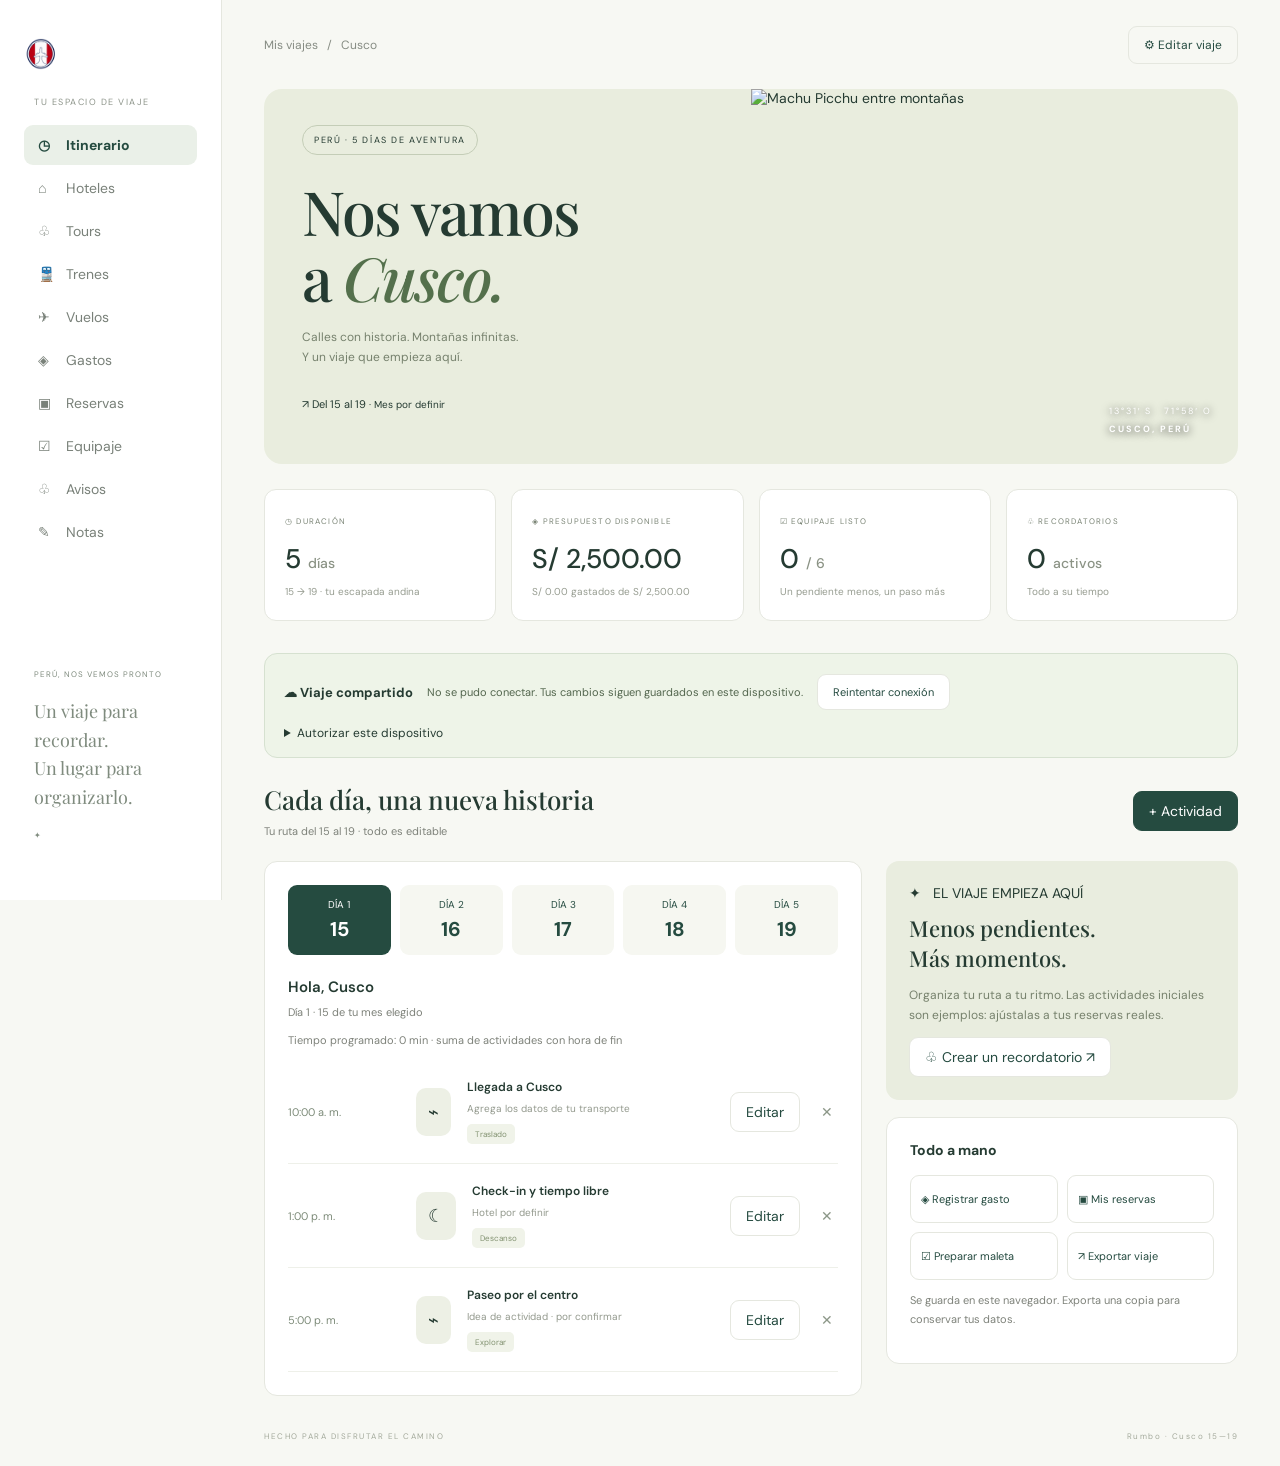
==== web/index.html @ fad67327 "Add files via upload" ====
<!doctype html>
<html lang="es">
<head>
<meta charset="utf-8">
<meta name="viewport" content="width=device-width,initial-scale=1">
<meta name="theme-color" content="#254b40">
<title>Rumbo a Cusco</title>
<link rel="stylesheet" href="css/styles.css">
<link rel="icon" type="image/png" href="assets/icono.png">
<link rel="apple-touch-icon" href="assets/icono.png">
</head>
<body>
<aside aria-label="Menú del viaje">
<a class="brand" href="#" aria-label="Inicio"><img class="brand-icon" src="assets/icono.png" alt="Logo del viaje">
</a>
<small>TU ESPACIO DE VIAJE</small><button id="nav-toggle" aria-expanded="false" aria-controls="nav"><span>☰</span> <span id="nav-current">Itinerario</span> <span class="menu-caption">Secciones ▾</span></button>
<nav id="nav">
</nav>
<div class="aside-bottom">PERÚ, NOS VEMOS PRONTO<p>Un viaje para recordar.<br>Un lugar para organizarlo.</p>✦</div>
</aside>
<main>
<header>
<span>Mis viajes &nbsp; / &nbsp; Cusco</span>
<button id="settings">⚙ Editar viaje</button>
</header>
<section class="hero">
<div class="hero-copy">
<span class="pill">PERÚ · 5 DÍAS DE AVENTURA</span>
<h1>Nos vamos<br>a <em>Cusco.</em>
</h1>
<p>Calles con historia. Montañas infinitas.<br>Y un viaje que empieza aquí.</p>
<div class="hero-footer">↗ Del 15 al 19 <small id="monthlabel">· Mes por definir</small>
</div>
</div>
<div class="hero-image">
<img src="https://images.unsplash.com/photo-1526392060635-9d6019884377?auto=format&fit=crop&w=1300&q=85" alt="Machu Picchu entre montañas">
<span>13°31′ S &nbsp; 71°58′ O<br>
<b>CUSCO, PERÚ</b>
</span>
</div>
</section>
<section class="stats">
<article>
<span>◷ DURACIÓN</span>
<strong>5 <small>días</small>
</strong>
<p>15 → 19 · tu escapada andina</p>
</article>
<article>
<span>◈ PRESUPUESTO DISPONIBLE</span>
<strong id="remaining">
</strong>
<p id="spent">
</p>
</article>
<article>
<span>☑ EQUIPAJE LISTO</span>
<strong id="packstat">
</strong>
<p>Un pendiente menos, un paso más</p>
</article>
<article>
<span>♧ RECORDATORIOS</span>
<strong id="remstat">
</strong>
<p>Todo a su tiempo</p>
</article>
</section>
<section class="cloud-panel" aria-label="Sincronización compartida"><div class="cloud-heading"><strong>☁ Viaje compartido</strong><span id="cloud-status" role="status">Preparando conexión…</span><button id="cloud-retry" hidden>Reintentar conexión</button></div><details><summary>Autorizar este dispositivo</summary><p>Para compartir los datos, autoriza este código en Firebase. No necesitas correo ni contraseña.</p><label>Código de este dispositivo <input id="device-code" readonly value="Conectando…"></label><button id="cloud-copy">Copiar código</button><button id="cloud-backup">Descargar copia anterior</button><p class="sub">Conserva los datos de la app al actualizarla para mantener tu autorización.</p></details></section><section id="content">
</section>
<footer>HECHO PARA DISFRUTAR EL CAMINO <span>Rumbo · Cusco 15—19</span>
</footer>
</main>
<dialog id="modal">
<form id="form">
<div class="modal-head">
<h2 id="modal-title">
</h2>
<button type="button" id="close" aria-label="Cerrar">✕</button>
</div>
<div id="fields">
</div>
<button class="primary" type="submit">Guardar</button>
</form>
</dialog>
<div id="toast" role="status">
</div>
<script src="js/db.js" defer></script>
<script src="js/trains.js" defer></script>
<script src="js/hotels.js" defer></script>
<script src="js/firebase-config.js" defer></script>
<script src="js/sync-merge.js" defer></script>
<script src="js/cloud.js" defer></script>
<script src="js/app.js" defer>
</script>
</body>
</html>
---- web/css/styles.css ----
@import url('https://fonts.googleapis.com/css2?family=DM+Sans:wght@400;500;600;700&family=Playfair+Display:ital,wght@0,500;0,600;1,500&display=swap');
:root{--green:#254b40;--muted:#7e827a;--line:#e5e7df}*{box-sizing:border-box}body{margin:0;background:#f7f8f3;color:#253b32;font:14px 'DM Sans',sans-serif}button,input,select,textarea{font:inherit}button{cursor:pointer;border:1px solid var(--line);background:white;border-radius:9px;padding:10px 15px;color:var(--green)}button:hover{background:#edf1e8}button:focus-visible,a:focus-visible{outline:3px solid #c9ad66}aside{position:fixed;width:222px;height:100vh;padding:37px 24px;background:#fff;border-right:1px solid var(--line);display:flex;flex-direction:column}.brand{text-decoration:none;color:var(--green);font-size:32px;font-weight:700;letter-spacing:-2px}.brand span{color:#c7a362}aside>small{font-size:9px;letter-spacing:1.5px;margin:53px 10px 17px;color:#8e958b}nav{display:grid;gap:8px}nav button{text-align:left;border:0;background:transparent;padding:13px 14px;color:#798179}nav button.active{background:#eaf0e8;color:var(--green);font-weight:700}nav button span{display:inline-block;width:28px}.aside-bottom{margin-top:auto;padding:23px 10px;color:#7f8b7e;font-size:8px;letter-spacing:1px}.aside-bottom p{font-family:'Playfair Display',serif;font-size:18px;line-height:1.6;letter-spacing:0}main{margin-left:222px;padding:0 42px;max-width:1700px}header{height:89px;display:flex;align-items:center;justify-content:space-between;font-size:12px;color:#868c83}header button{background:transparent}.hero{display:grid;grid-template-columns:1fr 1fr;min-height:375px;border-radius:18px;overflow:hidden;background:#e9edde}.hero-copy{padding:36px 38px 25px}.pill{font-size:9px;letter-spacing:1.6px;border:1px solid #c4cdb7;padding:8px 11px;border-radius:20px;display:inline-block}h1{font-family:'Playfair Display',serif;font-size:61px;font-weight:500;line-height:1.08;margin:23px 0 17px;letter-spacing:-2px}h1 em{color:#54704c}p{line-height:1.7}.hero-copy p{color:#76816d;font-size:12px}.hero-footer{margin-top:29px;font-size:11px}.hero-footer small{font-size:10px}.hero-image{position:relative;min-height:375px}.hero-image img{width:100%;height:100%;object-fit:cover;position:absolute}.hero-image>span{position:absolute;bottom:26px;right:26px;color:white;font-size:9px;letter-spacing:2px;line-height:2;text-shadow:0 1px 8px #000}.stats{display:grid;grid-template-columns:repeat(4,1fr);gap:15px;margin:25px 0 32px}.stats article{border:1px solid var(--line);border-radius:12px;background:white;padding:20px}.stats article>span{font-size:8px;letter-spacing:1.2px;color:#7a8475}.stats strong{display:block;font-size:27px;font-weight:500;margin-top:13px}.stats small{font-size:14px;color:#8b9385}.stats p{font-size:10px;color:#969c90;margin:7px 0 0}.section-heading{display:flex;justify-content:space-between;align-items:center;margin:0 0 20px;gap:12px}.section-heading h2{font-family:'Playfair Display',serif;font-weight:500;font-size:26px;margin:0}.section-heading p{color:var(--muted);font-size:11px;margin:5px 0 0}.primary{background:var(--green);color:white;border-color:var(--green)}.primary:hover{background:#386151}.layout{display:grid;grid-template-columns:1.7fr 1fr;gap:24px}.card{background:white;border:1px solid var(--line);border-radius:13px;padding:23px}.days{display:flex;gap:9px;margin-bottom:22px}.days button{flex:1;padding:12px 6px;background:#f6f7f1;border-color:transparent;font-size:10px}.days button b{font-size:20px;display:block;margin-top:5px}.days button.active{background:var(--green);color:white}.day-title{font-weight:600;font-size:15px;margin:0 0 5px}.sub{font-size:11px;color:var(--muted)}.event{display:flex;gap:16px;padding:19px 0;border-bottom:1px solid #eef0e9;align-items:center}.time{font-size:11px;color:#7d8b79;width:40px;flex-shrink:0}.event-icon{background:#edf0e5;border-radius:10px;padding:12px;font-size:18px}.event h3{font-size:12px;font-weight:600;margin:0 0 5px}.event p{font-size:10px;color:#93998d;margin:0}.tag{font-size:8px;color:#829271;background:#f0f3e9;padding:5px 8px;border-radius:5px;display:inline-block;margin-top:7px}.delete{margin-left:auto;border:0;padding:5px;color:#8c9788;background:transparent}.note-card{background:#e9eddf;border:0;margin-bottom:17px}.note-card h3{font-family:'Playfair Display',serif;font-size:22px;font-weight:500;margin:11px 0}.note-card p{font-size:12px;color:#76816c}.quick{display:grid;grid-template-columns:1fr 1fr;gap:9px;margin-top:16px}.quick button{text-align:left;font-size:11px;padding:16px 10px}.empty{padding:25px;color:#8a9285;text-align:center}.row{display:flex;align-items:center;gap:12px;padding:15px 0;border-bottom:1px solid var(--line)}.row input{accent-color:var(--green);width:18px;height:18px}.row label{flex:1}.row small{color:var(--muted)}.row strong{margin-left:auto}.checked{text-decoration:line-through;color:#969d91}.notice{font-size:12px;background:#e9edde;padding:15px;border-radius:9px;line-height:1.7;margin-bottom:20px}.notes{width:100%;min-height:250px;border:1px solid var(--line);border-radius:10px;padding:18px;resize:vertical}footer{display:flex;justify-content:space-between;font-size:8px;letter-spacing:1.5px;color:#a3a99b;margin:35px 0 25px}dialog{border:0;border-radius:18px;padding:27px;width:440px;max-width:calc(100% - 30px);color:var(--green)}dialog::backdrop{background:#172d2466;backdrop-filter:blur(4px)}.modal-head{display:flex;align-items:center;justify-content:space-between;margin-bottom:20px}.modal-head h2{font-family:'Playfair Display',serif;margin:0;font-weight:500}.modal-head button{border:0}#fields label{display:block;font-size:12px;margin-bottom:15px}#fields input,#fields select,#fields textarea{display:block;width:100%;padding:11px;border:1px solid #d9dfd3;border-radius:8px;margin-top:7px}#form>.primary{width:100%;margin-top:9px}#toast{position:fixed;bottom:25px;left:50%;transform:translateX(-50%);background:var(--green);color:white;border-radius:10px;padding:14px 22px;display:none;z-index:10}@media(max-width:1100px){aside{width:185px;padding:30px 16px}main{margin-left:185px;padding:0 25px}.hero-copy{padding:28px 25px}h1{font-size:50px}.stats{gap:9px}.stats article{padding:14px}.stats article>span{font-size:7px}}@media(max-width:760px){aside{width:100%;height:67px;bottom:0;z-index:5;padding:6px;background:#fff;border-top:1px solid var(--line)}.brand,aside>small,.aside-bottom{display:none}nav{display:flex;overflow:auto;justify-content:space-around;gap:0}nav button{font-size:9px;text-align:center;min-width:57px;padding:7px 5px}nav button span{display:block;width:auto;font-size:18px;margin-bottom:3px}main{margin-left:0;padding:0 18px 70px}header{height:70px}.hero{grid-template-columns:1fr;position:relative}.hero-copy{z-index:1;padding:29px;color:white;background:linear-gradient(90deg,#183a30e6,#183a3066)}.hero-copy p,.hero-footer small,h1 em{color:#dde4c9}.hero-image{position:absolute;inset:0}.hero-image>span{display:none}.pill{border-color:#b7c6a877}h1{font-size:57px}.stats{grid-template-columns:1fr 1fr;margin:18px 0 27px;gap:10px}.stats article{padding:16px}.stats article>span{font-size:8px}.stats strong{font-size:24px}.layout{grid-template-columns:1fr;gap:16px}.section-heading h2{font-size:24px}.section-heading button{font-size:11px;padding:10px}.card{padding:17px}.days{gap:5px}footer{font-size:7px;letter-spacing:.7px}footer span{display:none}#toast{width:90%;text-align:center;bottom:85px}}

.flight-grid{display:grid;grid-template-columns:repeat(auto-fit,minmax(min(100%,300px),1fr));gap:18px}.flight-grid h2{font-size:22px}.flight-grid .row{gap:10px}

.event .time{width:112px;line-height:1.7}.event{flex-wrap:wrap}.event>div{flex:1;min-width:120px}

.brand{display:flex;align-items:center;gap:7px;white-space:nowrap}.brand-icon{display:block;width:34px;height:34px;object-fit:contain;flex-shrink:0}.brand>span{margin-left:-7px}@media(max-width:760px){.brand{display:none}}

.map-link{display:inline-block;margin:8px 0;color:var(--green);font-size:11px;text-underline-offset:3px}

.train-companies{display:grid;grid-template-columns:repeat(auto-fit,minmax(220px,1fr));gap:14px;margin-bottom:18px}.operator-link{display:flex;flex-direction:column;align-items:flex-start;gap:15px;color:var(--green)}.operator-logo{width:160px;height:55px;object-fit:contain}.inca-logo{display:block;width:62px;height:35px;overflow:hidden;background:#003526}.inca-logo img{display:block;width:717px;height:733px;max-width:none}.train-companies p{font-size:12px}

.operator-card{padding:22px;background:#fff;border:1px solid var(--line);border-radius:16px;text-align:left;display:flex;flex-direction:column;gap:12px;transition:background .15s,border-color .15s;min-width:0}.operator-card:hover{border-color:#789582;background:#f0f5ed}.operator-card.selected{border:2px solid var(--green);padding:21px;background:#edf3e8}.operator-art{height:60px;display:flex;align-items:center}.operator-card>small{font-size:9px;letter-spacing:1.3px;color:#7e827a}.operator-card>strong{font-size:19px}.operator-cta{font-size:12px;display:flex;justify-content:space-between;width:100%}.train-welcome{text-align:center;border:1px dashed #cbd4c4;border-radius:16px;padding:38px 20px;color:#74816f;background:#f0f3ea}.train-welcome>span{font-size:30px}.train-welcome h3{color:var(--green);font-size:19px}.train-panel{margin-top:27px}.train-panel-head{display:flex;align-items:center;justify-content:space-between;gap:15px;flex-wrap:wrap}.train-panel-head h2{font-family:'Playfair Display',serif;font-weight:500;font-size:28px;margin:7px 0}.official-train{color:var(--green);font-size:12px;border:1px solid var(--line);padding:11px 15px;border-radius:9px;background:white}.train-route-tabs{display:flex;gap:9px;flex-wrap:wrap;margin:18px 0}.train-route-tabs .active{background:var(--green);color:white}.train-schedules{display:grid;gap:13px;margin-top:18px}.train-ticket{border:1px solid var(--line);border-radius:15px;background:white;overflow:hidden}.ticket-heading{background:#f0f4ec;padding:10px 20px;display:flex;justify-content:space-between;gap:10px;font-size:10px;flex-wrap:wrap}.ticket-status{font-weight:700;color:#567050}.ticket-body{display:grid;grid-template-columns:minmax(100px,1fr) minmax(290px,3fr) minmax(95px,1fr);gap:20px;align-items:center;padding:23px 20px}.ticket-service{display:grid;gap:8px;font-size:12px}.ticket-service small{color:var(--muted)}.ticket-journey{display:grid;grid-template-columns:1fr 80px 1fr;gap:12px;align-items:center}.ticket-journey>div{display:grid;gap:9px;text-align:center;min-width:0}.ticket-journey strong{font-size:21px;white-space:nowrap}.ticket-journey strong small{font-size:10px;font-weight:400}.ticket-journey span{font-size:11px;overflow-wrap:anywhere}.ticket-duration i{height:1px;border-top:1px dashed #a9b8a2}.ticket-duration small{font-size:9px;color:var(--muted)}.ticket-price{display:grid;gap:7px;text-align:right}.ticket-price small{font-size:10px;color:var(--muted)}.ticket-price strong{font-size:20px}.ticket-details{border-top:1px solid #eef0e9;padding:12px 20px;font-size:11px}.ticket-details summary{cursor:pointer;color:var(--green)}.ticket-actions{display:flex;gap:10px;align-items:center}.ticket-actions .delete{margin:0}@media(max-width:1100px){.ticket-body{grid-template-columns:1fr auto}.ticket-service{grid-column:1/-1;display:flex;justify-content:space-between}.ticket-journey{grid-template-columns:1fr 65px 1fr}}@media(max-width:520px){.train-companies{grid-template-columns:1fr}.operator-card{display:grid;grid-template-columns:105px 1fr;gap:8px 15px;padding:16px}.operator-card.selected{padding:15px}.operator-art{grid-row:1/4;height:62px}.operator-logo{width:100px;height:48px}.operator-cta{grid-column:2}.ticket-body{grid-template-columns:1fr;padding:18px 12px;gap:18px}.ticket-service{grid-column:auto;flex-wrap:wrap}.ticket-price{display:flex;justify-content:flex-end;align-items:center}.ticket-journey{grid-template-columns:1fr 55px 1fr;gap:6px}.ticket-journey strong{font-size:18px}.ticket-journey strong small{font-size:9px}.ticket-heading{padding:10px 14px}.train-panel-head h2{font-size:24px}}

.hotel-top{display:flex;align-items:center;justify-content:space-between;gap:12px}.hotel-card h2{font-family:"Playfair Display",serif;font-weight:500;font-size:25px}.hotel-dates{display:flex;gap:16px;align-items:center;padding:18px 0;border-block:1px solid var(--line)}.hotel-dates>div{display:grid;gap:9px}.hotel-dates small{font-size:9px;color:var(--muted);letter-spacing:1px}.hotel-card>.official-train{display:inline-block;margin:8px 0 16px}@media(max-width:400px){.hotel-dates{gap:8px;font-size:11px}}

.chosen-route{background:#f0f4eb;border:1px solid #d7e0ce;border-radius:16px;padding:22px;margin:18px 0}.route-table-wrap{overflow-x:auto}.route-table{border-collapse:collapse;width:100%;background:white;margin:14px 0;font-size:12px}.route-table th,.route-table td{padding:12px;text-align:left;border-bottom:1px solid var(--line)}.route-table th{background:var(--green);color:white}.route-reference{display:block;max-width:100%;height:auto;margin-top:15px}.chosen-route summary{cursor:pointer;font-size:12px}@media(max-width:520px){.chosen-route{padding:14px}.route-table th,.route-table td{padding:9px;font-size:11px}}

.cloud-panel{border:1px solid #d6e1d0;background:#eef4e8;border-radius:13px;padding:16px 19px;margin:0 0 24px}.cloud-heading{display:flex;align-items:center;gap:14px;flex-wrap:wrap}.cloud-heading strong{font-size:13px}.cloud-heading span{font-size:11px;color:#53664e}.cloud-panel details{margin-top:11px;font-size:12px}.cloud-panel summary{cursor:pointer}.cloud-panel input{display:block;width:100%;max-width:420px;padding:11px;border:1px solid #ccd7c5;border-radius:7px;background:white;color:#253b32;margin:8px 0}.cloud-panel p{font-size:12px}.cloud-panel button{font-size:11px;margin:4px 5px 4px 0}

/* Navegación superior móvil y sección Tours */
#nav-toggle{display:none}.tour-grid{display:grid;grid-template-columns:repeat(auto-fit,minmax(min(100%,310px),1fr));gap:18px}.tour-card{min-width:0}.tour-card h3{font-family:'Playfair Display',serif;font-size:27px;margin:18px 0 5px;overflow-wrap:anywhere}.tour-symbol{font-size:28px;color:#9d823f}.tour-facts{display:grid;gap:18px;padding:18px 0;border-block:1px solid var(--line)}.tour-facts>div,.tour-price{display:grid;gap:7px}.tour-facts small{color:var(--muted);font-size:9px;letter-spacing:1px}.tour-card p{overflow-wrap:anywhere}.tour-price{padding:18px 0}.tour-price strong{font-size:23px}.tour-actions{display:flex;align-items:center;flex-wrap:wrap;gap:12px;border-top:1px solid var(--line);padding-top:15px}.tour-actions a{font-size:12px;color:var(--green)}.tour-empty{text-align:center;grid-column:1/-1;padding:40px 20px;background:#eff3e9;border-style:dashed}.tour-empty>span{font-size:42px}.tour-empty p{color:var(--muted)}
@media(min-width:761px){aside{overflow-y:auto}aside>small{margin-top:25px}nav{gap:3px}nav button{padding-block:11px}}
@media(max-width:760px){aside{position:sticky;top:0;bottom:auto;height:auto;width:100%;padding:12px 18px;display:flex;flex-flow:row wrap;align-items:center;gap:12px;border-top:0;border-bottom:1px solid var(--line);box-shadow:0 3px 18px #254b400b;z-index:5}.brand{display:flex;flex:0 0 auto}.brand-icon{width:38px;height:38px}#nav-toggle{display:flex;align-items:center;gap:10px;flex:1;min-height:45px;text-align:left;background:#edf2e8;border-color:#dfe6d8;font-weight:600}.menu-caption{margin-left:auto;font-size:11px;font-weight:400;color:#6a7868}aside nav{display:none;flex:0 0 100%;grid-template-columns:repeat(2,minmax(0,1fr));gap:7px;overflow:visible;max-height:65vh;overflow-y:auto;padding:5px 0}aside.menu-open nav{display:grid}aside nav button{min-width:0;padding:13px 10px;display:flex;align-items:center;gap:8px;text-align:left;font-size:12px;border:1px solid var(--line);background:#fff}aside nav button span{display:inline-block;width:23px;margin:0;font-size:18px}aside nav button.active{background:var(--green);color:#fff;border-color:var(--green)}main{padding-bottom:15px}#toast{bottom:20px}header{height:65px}.tour-actions button{min-height:40px}}
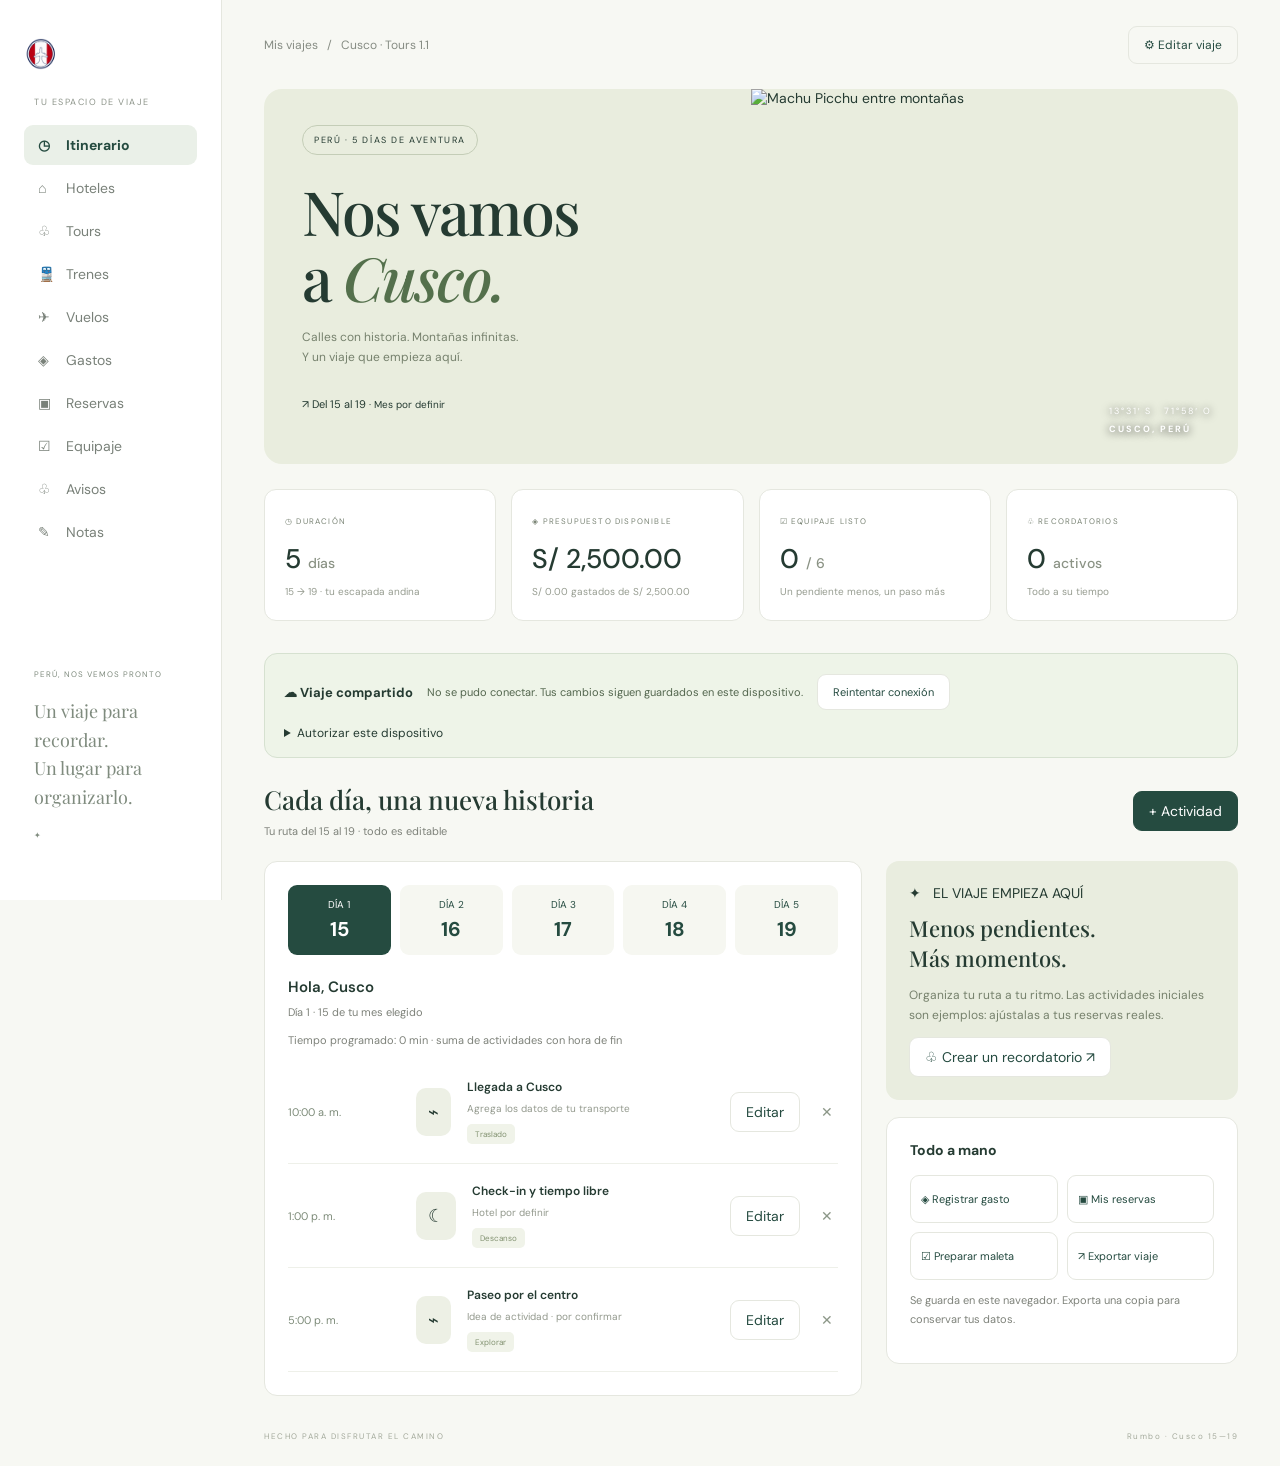
==== commit bb4e89a9: "Add files via upload" ====
--- a/web/index.html
+++ b/web/index.html
@@ -5,7 +5,7 @@
 <meta name="viewport" content="width=device-width,initial-scale=1">
 <meta name="theme-color" content="#254b40">
 <title>Rumbo a Cusco</title>
-<link rel="stylesheet" href="css/styles.css">
+<link rel="stylesheet" href="css/styles.css?v=tours-20261108-2">
 <link rel="icon" type="image/png" href="assets/icono.png">
 <link rel="apple-touch-icon" href="assets/icono.png">
 </head>
@@ -20,7 +20,7 @@
 </aside>
 <main>
 <header>
-<span>Mis viajes &nbsp; / &nbsp; Cusco</span>
+<span>Mis viajes &nbsp; / &nbsp; Cusco · Tours 1.1</span>
 <button id="settings">⚙ Editar viaje</button>
 </header>
 <section class="hero">
@@ -85,13 +85,13 @@
 </dialog>
 <div id="toast" role="status">
 </div>
-<script src="js/db.js" defer></script>
-<script src="js/trains.js" defer></script>
-<script src="js/hotels.js" defer></script>
-<script src="js/firebase-config.js" defer></script>
-<script src="js/sync-merge.js" defer></script>
-<script src="js/cloud.js" defer></script>
-<script src="js/app.js" defer>
+<script src="js/db.js?v=tours-20261108-2" defer></script>
+<script src="js/trains.js?v=tours-20261108-2" defer></script>
+<script src="js/hotels.js?v=tours-20261108-2" defer></script>
+<script src="js/firebase-config.js?v=tours-20261108-2" defer></script>
+<script src="js/sync-merge.js?v=tours-20261108-2" defer></script>
+<script src="js/cloud.js?v=tours-20261108-2" defer></script>
+<script src="js/app.js?v=tours-20261108-2" defer>
 </script>
 </body>
 </html>
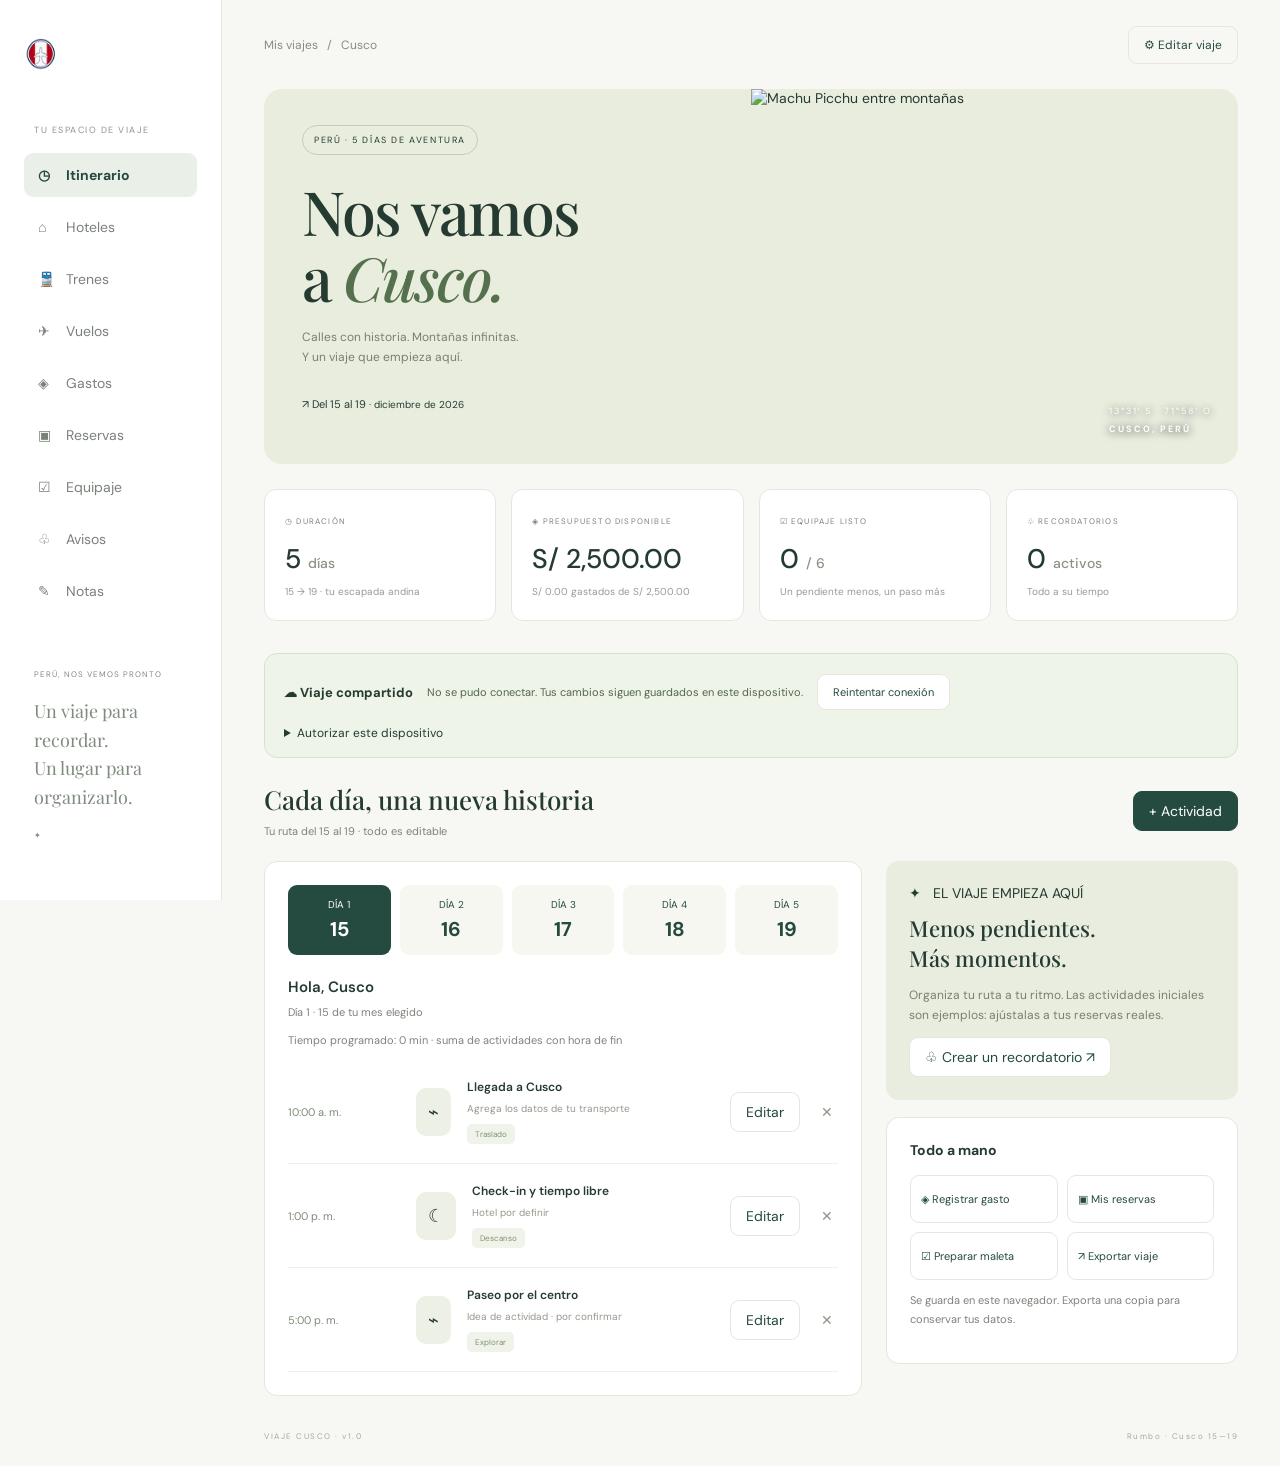
==== commit 26724a73: "Subir todo el proyecto" ====
--- a/web/index.html
+++ b/web/index.html
@@ -5,22 +5,22 @@
 <meta name="viewport" content="width=device-width,initial-scale=1">
 <meta name="theme-color" content="#254b40">
 <title>Rumbo a Cusco</title>
-<link rel="stylesheet" href="css/styles.css?v=tours-20261108-2">
+<link rel="stylesheet" href="css/styles.css">
 <link rel="icon" type="image/png" href="assets/icono.png">
 <link rel="apple-touch-icon" href="assets/icono.png">
 </head>
 <body>
-<aside aria-label="Menú del viaje">
+<aside>
 <a class="brand" href="#" aria-label="Inicio"><img class="brand-icon" src="assets/icono.png" alt="Logo del viaje">
 </a>
-<small>TU ESPACIO DE VIAJE</small><button id="nav-toggle" aria-expanded="false" aria-controls="nav"><span>☰</span> <span id="nav-current">Itinerario</span> <span class="menu-caption">Secciones ▾</span></button>
+<small>TU ESPACIO DE VIAJE</small>
 <nav id="nav">
 </nav>
 <div class="aside-bottom">PERÚ, NOS VEMOS PRONTO<p>Un viaje para recordar.<br>Un lugar para organizarlo.</p>✦</div>
 </aside>
 <main>
 <header>
-<span>Mis viajes &nbsp; / &nbsp; Cusco · Tours 1.1</span>
+<span>Mis viajes &nbsp; / &nbsp; Cusco</span>
 <button id="settings">⚙ Editar viaje</button>
 </header>
 <section class="hero">
@@ -68,7 +68,7 @@
 </section>
 <section class="cloud-panel" aria-label="Sincronización compartida"><div class="cloud-heading"><strong>☁ Viaje compartido</strong><span id="cloud-status" role="status">Preparando conexión…</span><button id="cloud-retry" hidden>Reintentar conexión</button></div><details><summary>Autorizar este dispositivo</summary><p>Para compartir los datos, autoriza este código en Firebase. No necesitas correo ni contraseña.</p><label>Código de este dispositivo <input id="device-code" readonly value="Conectando…"></label><button id="cloud-copy">Copiar código</button><button id="cloud-backup">Descargar copia anterior</button><p class="sub">Conserva los datos de la app al actualizarla para mantener tu autorización.</p></details></section><section id="content">
 </section>
-<footer>HECHO PARA DISFRUTAR EL CAMINO <span>Rumbo · Cusco 15—19</span>
+<footer>VIAJE CUSCO · v1.0 <span>Rumbo · Cusco 15—19</span>
 </footer>
 </main>
 <dialog id="modal">
@@ -85,13 +85,13 @@
 </dialog>
 <div id="toast" role="status">
 </div>
-<script src="js/db.js?v=tours-20261108-2" defer></script>
-<script src="js/trains.js?v=tours-20261108-2" defer></script>
-<script src="js/hotels.js?v=tours-20261108-2" defer></script>
-<script src="js/firebase-config.js?v=tours-20261108-2" defer></script>
-<script src="js/sync-merge.js?v=tours-20261108-2" defer></script>
-<script src="js/cloud.js?v=tours-20261108-2" defer></script>
-<script src="js/app.js?v=tours-20261108-2" defer>
+<script src="js/db.js" defer></script>
+<script src="js/trains.js" defer></script>
+<script src="js/hotels.js" defer></script>
+<script src="js/firebase-config.js" defer></script>
+<script src="js/sync-merge.js" defer></script>
+<script src="js/cloud.js" defer></script>
+<script src="js/app.js" defer>
 </script>
 </body>
 </html>
--- a/web/css/styles.css
+++ b/web/css/styles.css
@@ -18,8 +18,4 @@
 .chosen-route{background:#f0f4eb;border:1px solid #d7e0ce;border-radius:16px;padding:22px;margin:18px 0}.route-table-wrap{overflow-x:auto}.route-table{border-collapse:collapse;width:100%;background:white;margin:14px 0;font-size:12px}.route-table th,.route-table td{padding:12px;text-align:left;border-bottom:1px solid var(--line)}.route-table th{background:var(--green);color:white}.route-reference{display:block;max-width:100%;height:auto;margin-top:15px}.chosen-route summary{cursor:pointer;font-size:12px}@media(max-width:520px){.chosen-route{padding:14px}.route-table th,.route-table td{padding:9px;font-size:11px}}
 
 .cloud-panel{border:1px solid #d6e1d0;background:#eef4e8;border-radius:13px;padding:16px 19px;margin:0 0 24px}.cloud-heading{display:flex;align-items:center;gap:14px;flex-wrap:wrap}.cloud-heading strong{font-size:13px}.cloud-heading span{font-size:11px;color:#53664e}.cloud-panel details{margin-top:11px;font-size:12px}.cloud-panel summary{cursor:pointer}.cloud-panel input{display:block;width:100%;max-width:420px;padding:11px;border:1px solid #ccd7c5;border-radius:7px;background:white;color:#253b32;margin:8px 0}.cloud-panel p{font-size:12px}.cloud-panel button{font-size:11px;margin:4px 5px 4px 0}
-
-/* Navegación superior móvil y sección Tours */
-#nav-toggle{display:none}.tour-grid{display:grid;grid-template-columns:repeat(auto-fit,minmax(min(100%,310px),1fr));gap:18px}.tour-card{min-width:0}.tour-card h3{font-family:'Playfair Display',serif;font-size:27px;margin:18px 0 5px;overflow-wrap:anywhere}.tour-symbol{font-size:28px;color:#9d823f}.tour-facts{display:grid;gap:18px;padding:18px 0;border-block:1px solid var(--line)}.tour-facts>div,.tour-price{display:grid;gap:7px}.tour-facts small{color:var(--muted);font-size:9px;letter-spacing:1px}.tour-card p{overflow-wrap:anywhere}.tour-price{padding:18px 0}.tour-price strong{font-size:23px}.tour-actions{display:flex;align-items:center;flex-wrap:wrap;gap:12px;border-top:1px solid var(--line);padding-top:15px}.tour-actions a{font-size:12px;color:var(--green)}.tour-empty{text-align:center;grid-column:1/-1;padding:40px 20px;background:#eff3e9;border-style:dashed}.tour-empty>span{font-size:42px}.tour-empty p{color:var(--muted)}
-@media(min-width:761px){aside{overflow-y:auto}aside>small{margin-top:25px}nav{gap:3px}nav button{padding-block:11px}}
-@media(max-width:760px){aside{position:sticky;top:0;bottom:auto;height:auto;width:100%;padding:12px 18px;display:flex;flex-flow:row wrap;align-items:center;gap:12px;border-top:0;border-bottom:1px solid var(--line);box-shadow:0 3px 18px #254b400b;z-index:5}.brand{display:flex;flex:0 0 auto}.brand-icon{width:38px;height:38px}#nav-toggle{display:flex;align-items:center;gap:10px;flex:1;min-height:45px;text-align:left;background:#edf2e8;border-color:#dfe6d8;font-weight:600}.menu-caption{margin-left:auto;font-size:11px;font-weight:400;color:#6a7868}aside nav{display:none;flex:0 0 100%;grid-template-columns:repeat(2,minmax(0,1fr));gap:7px;overflow:visible;max-height:65vh;overflow-y:auto;padding:5px 0}aside.menu-open nav{display:grid}aside nav button{min-width:0;padding:13px 10px;display:flex;align-items:center;gap:8px;text-align:left;font-size:12px;border:1px solid var(--line);background:#fff}aside nav button span{display:inline-block;width:23px;margin:0;font-size:18px}aside nav button.active{background:var(--green);color:#fff;border-color:var(--green)}main{padding-bottom:15px}#toast{bottom:20px}header{height:65px}.tour-actions button{min-height:40px}}
+.check-setting{display:flex;align-items:center;gap:10px;padding:10px 0;color:var(--ink,#173a34)}.check-setting input{width:18px;height:18px;accent-color:#245449}
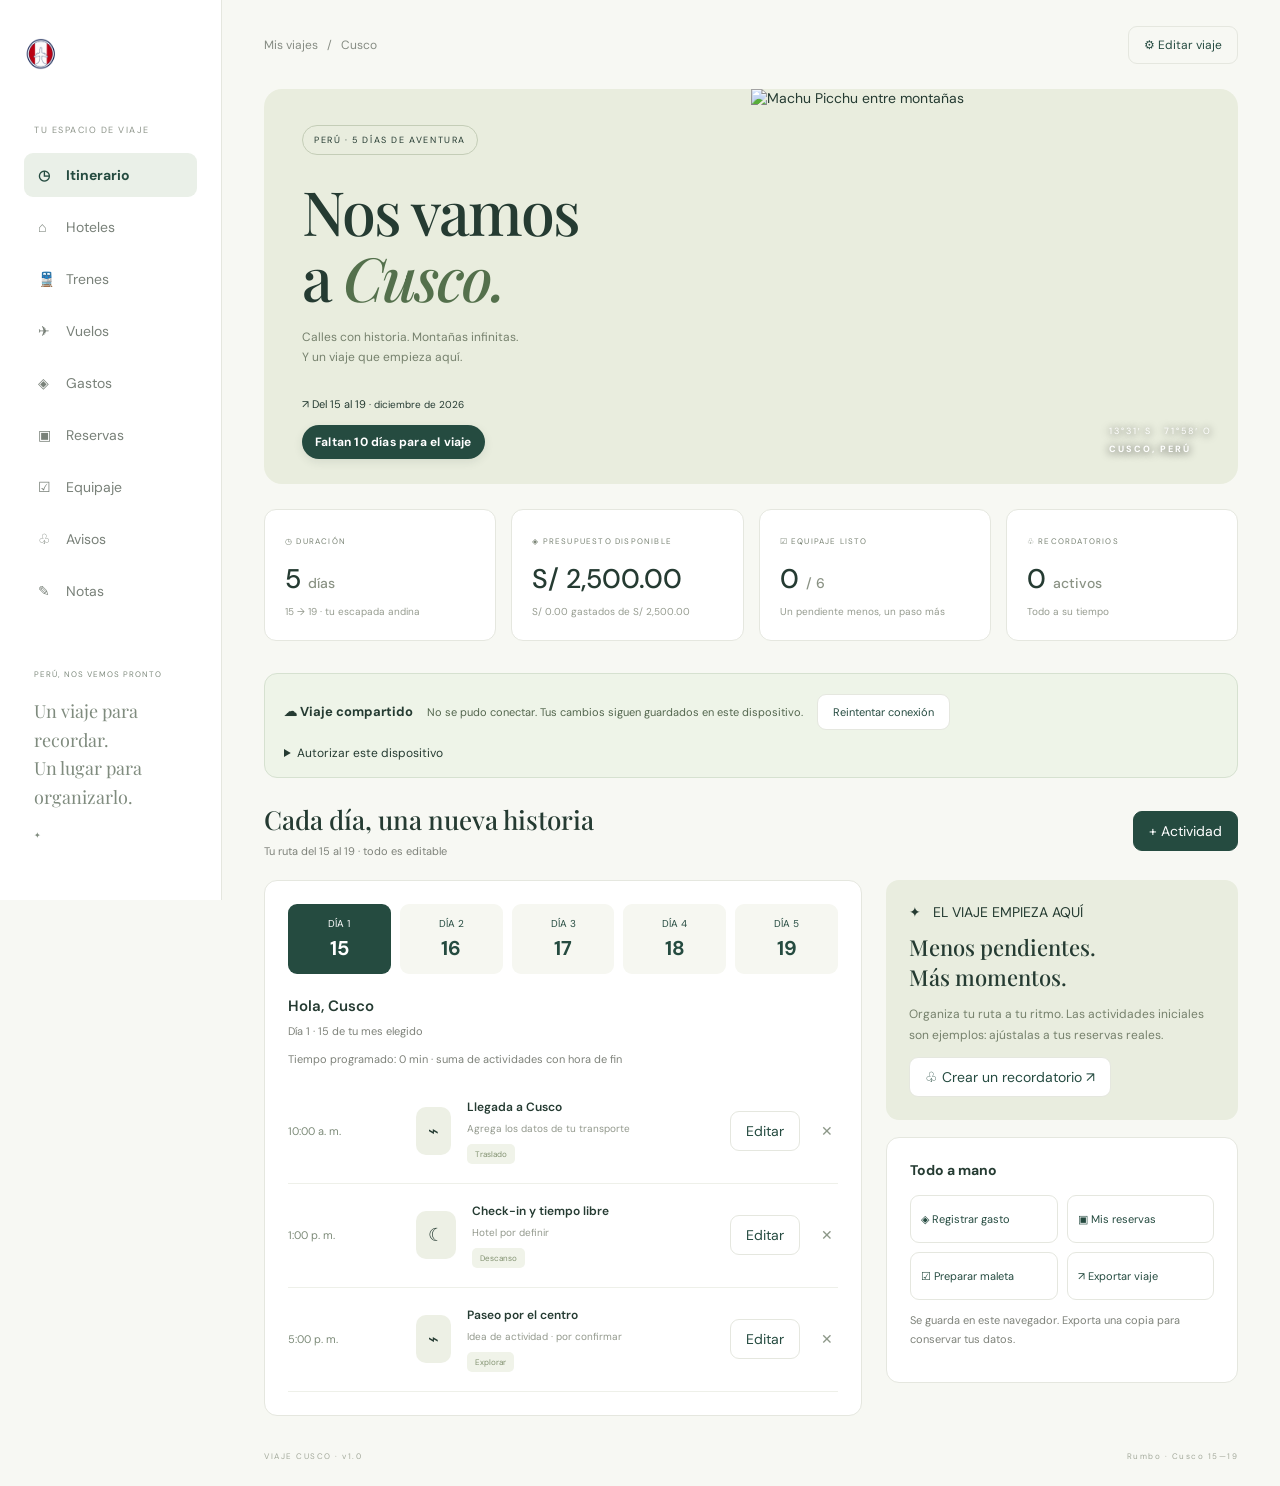
==== commit 441374a9: "Actualizar proyecto" ====
--- a/web/index.html
+++ b/web/index.html
@@ -31,6 +31,7 @@
 <p>Calles con historia. Montañas infinitas.<br>Y un viaje que empieza aquí.</p>
 <div class="hero-footer">↗ Del 15 al 19 <small id="monthlabel">· Mes por definir</small>
 </div>
+<div class="hero-countdown" id="daysleft" aria-live="polite">Preparando cuenta regresiva…</div>
 </div>
 <div class="hero-image">
 <img src="https://images.unsplash.com/photo-1526392060635-9d6019884377?auto=format&fit=crop&w=1300&q=85" alt="Machu Picchu entre montañas">
--- a/web/css/styles.css
+++ b/web/css/styles.css
@@ -19,3 +19,4 @@
 
 .cloud-panel{border:1px solid #d6e1d0;background:#eef4e8;border-radius:13px;padding:16px 19px;margin:0 0 24px}.cloud-heading{display:flex;align-items:center;gap:14px;flex-wrap:wrap}.cloud-heading strong{font-size:13px}.cloud-heading span{font-size:11px;color:#53664e}.cloud-panel details{margin-top:11px;font-size:12px}.cloud-panel summary{cursor:pointer}.cloud-panel input{display:block;width:100%;max-width:420px;padding:11px;border:1px solid #ccd7c5;border-radius:7px;background:white;color:#253b32;margin:8px 0}.cloud-panel p{font-size:12px}.cloud-panel button{font-size:11px;margin:4px 5px 4px 0}
 .check-setting{display:flex;align-items:center;gap:10px;padding:10px 0;color:var(--ink,#173a34)}.check-setting input{width:18px;height:18px;accent-color:#245449}
+.hero-countdown{display:inline-flex;align-items:center;margin-top:14px;padding:9px 13px;border-radius:999px;background:#254b40;color:#fff;font-size:12px;font-weight:700;letter-spacing:.2px;box-shadow:0 3px 10px #253b321a}
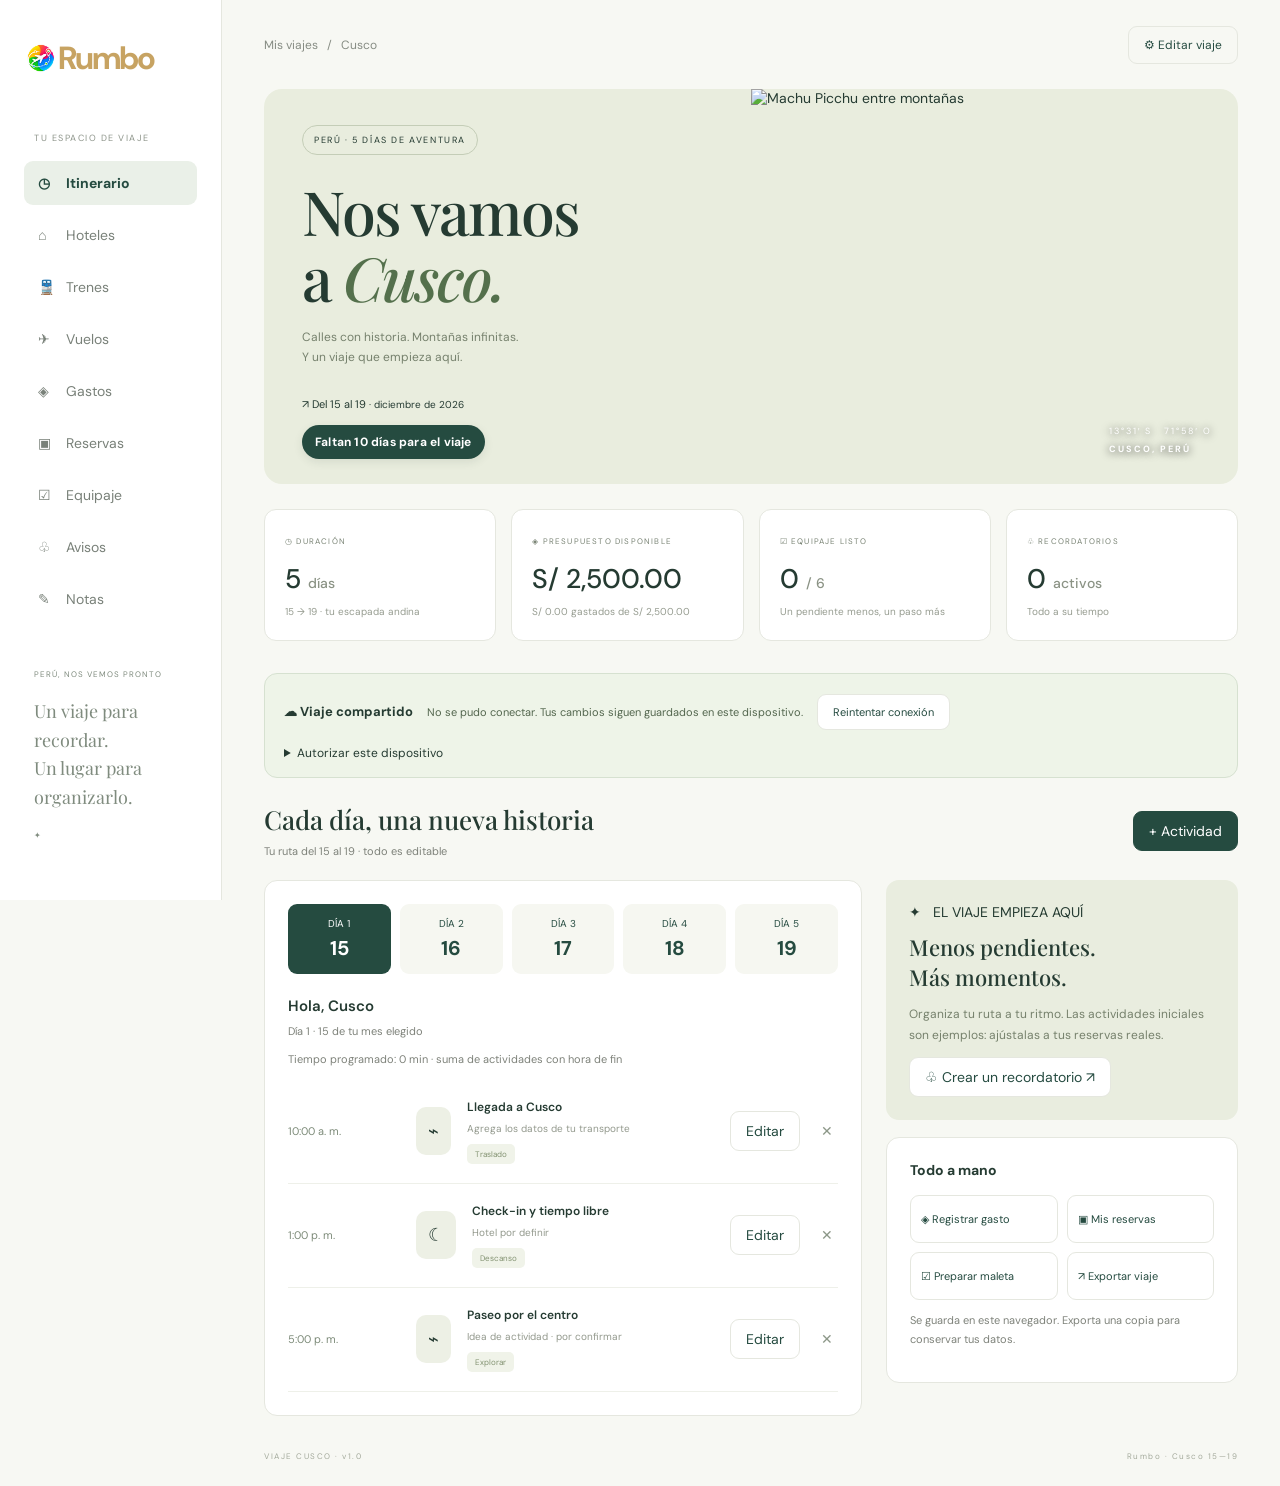
==== commit ff8fbb98: "Actualizar proyecto" ====
--- a/web/index.html
+++ b/web/index.html
@@ -11,7 +11,7 @@
 </head>
 <body>
 <aside>
-<a class="brand" href="#" aria-label="Inicio"><img class="brand-icon" src="assets/icono.png" alt="Logo del viaje">
+<a class="brand" href="#" aria-label="Inicio"><img class="brand-icon" src="assets/icono.png" alt="Logo del viaje"><span>Rumbo</span>
 </a>
 <small>TU ESPACIO DE VIAJE</small>
 <nav id="nav">
--- a/web/css/styles.css
+++ b/web/css/styles.css
@@ -20,3 +20,17 @@
 .cloud-panel{border:1px solid #d6e1d0;background:#eef4e8;border-radius:13px;padding:16px 19px;margin:0 0 24px}.cloud-heading{display:flex;align-items:center;gap:14px;flex-wrap:wrap}.cloud-heading strong{font-size:13px}.cloud-heading span{font-size:11px;color:#53664e}.cloud-panel details{margin-top:11px;font-size:12px}.cloud-panel summary{cursor:pointer}.cloud-panel input{display:block;width:100%;max-width:420px;padding:11px;border:1px solid #ccd7c5;border-radius:7px;background:white;color:#253b32;margin:8px 0}.cloud-panel p{font-size:12px}.cloud-panel button{font-size:11px;margin:4px 5px 4px 0}
 .check-setting{display:flex;align-items:center;gap:10px;padding:10px 0;color:var(--ink,#173a34)}.check-setting input{width:18px;height:18px;accent-color:#245449}
 .hero-countdown{display:inline-flex;align-items:center;margin-top:14px;padding:9px 13px;border-radius:999px;background:#254b40;color:#fff;font-size:12px;font-weight:700;letter-spacing:.2px;box-shadow:0 3px 10px #253b321a}
+/* Navigation optimized for phones: logo and swipeable sections stay at the top. */
+@media(max-width:760px){
+ aside{position:sticky;top:0;bottom:auto;width:100%;height:auto;min-height:92px;z-index:20;padding:7px 10px 8px;background:#fffffff2;border:0;border-bottom:1px solid var(--line);display:block;backdrop-filter:blur(12px)}
+ .brand{display:flex;align-items:center;gap:8px;height:34px;margin:0 7px 5px;color:var(--green);font-size:16px;font-weight:700;letter-spacing:-.3px}
+ .brand-icon{width:30px;height:30px}
+ aside>small,.aside-bottom{display:none}
+ nav{display:flex;justify-content:flex-start;gap:5px;overflow-x:auto;overflow-y:hidden;scrollbar-width:none;-webkit-overflow-scrolling:touch;padding:1px 2px 3px}
+ nav::-webkit-scrollbar{display:none}
+ nav button{display:flex;flex:0 0 auto;align-items:center;gap:6px;min-width:max-content;padding:8px 10px;border:1px solid transparent;border-radius:999px;background:transparent;text-align:center;white-space:nowrap;font-size:10px}
+ nav button span{display:inline-block;width:auto;margin:0;font-size:14px}
+ nav button.active{background:#eaf0e8;border-color:#dfe7dc}
+ main{margin-left:0;padding:0 14px 24px}
+ header{height:58px}
+}
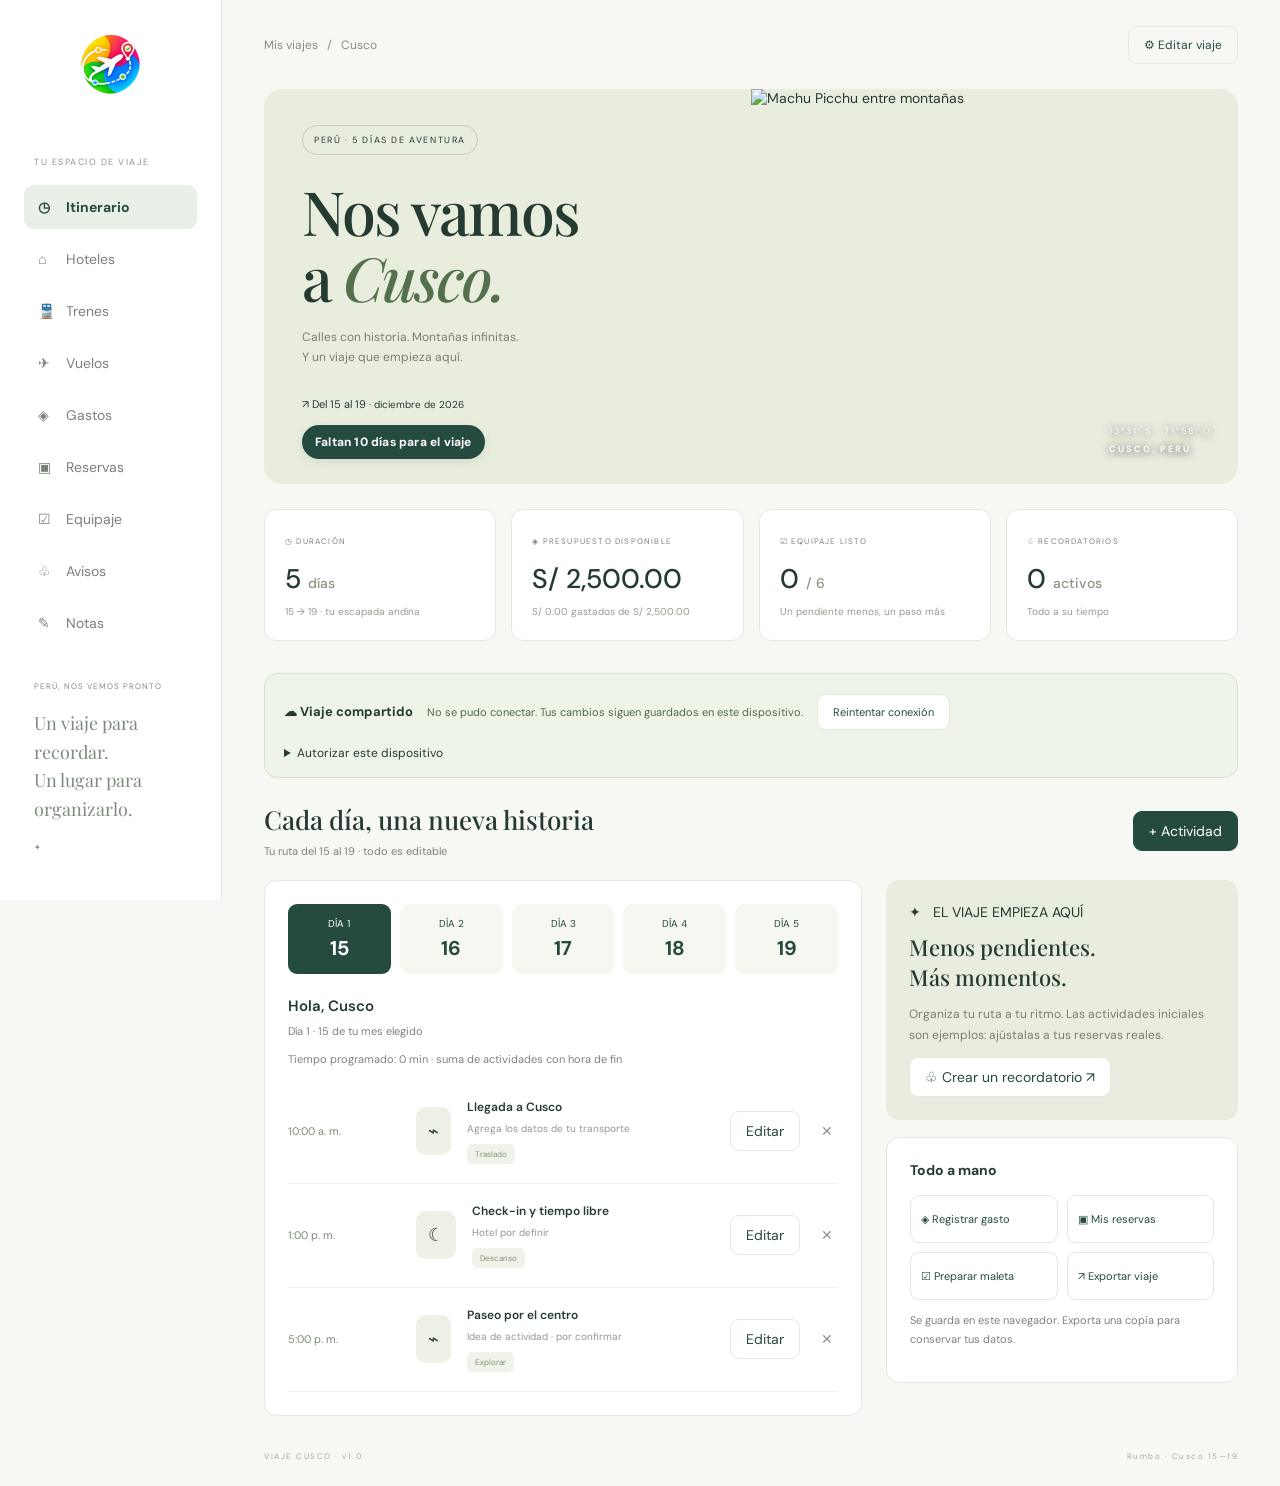
==== commit 4a2cb3db: "Actualizar proyecto" ====
--- a/web/index.html
+++ b/web/index.html
@@ -11,7 +11,7 @@
 </head>
 <body>
 <aside>
-<a class="brand" href="#" aria-label="Inicio"><img class="brand-icon" src="assets/icono.png" alt="Logo del viaje"><span>Rumbo</span>
+<a class="brand" href="#" aria-label="Inicio"><img class="brand-icon" src="assets/icono.png" alt="Logo del viaje">
 </a>
 <small>TU ESPACIO DE VIAJE</small>
 <nav id="nav">
--- a/web/css/styles.css
+++ b/web/css/styles.css
@@ -1,11 +1,11 @@
 @import url('https://fonts.googleapis.com/css2?family=DM+Sans:wght@400;500;600;700&family=Playfair+Display:ital,wght@0,500;0,600;1,500&display=swap');
-:root{--green:#254b40;--muted:#7e827a;--line:#e5e7df}*{box-sizing:border-box}body{margin:0;background:#f7f8f3;color:#253b32;font:14px 'DM Sans',sans-serif}button,input,select,textarea{font:inherit}button{cursor:pointer;border:1px solid var(--line);background:white;border-radius:9px;padding:10px 15px;color:var(--green)}button:hover{background:#edf1e8}button:focus-visible,a:focus-visible{outline:3px solid #c9ad66}aside{position:fixed;width:222px;height:100vh;padding:37px 24px;background:#fff;border-right:1px solid var(--line);display:flex;flex-direction:column}.brand{text-decoration:none;color:var(--green);font-size:32px;font-weight:700;letter-spacing:-2px}.brand span{color:#c7a362}aside>small{font-size:9px;letter-spacing:1.5px;margin:53px 10px 17px;color:#8e958b}nav{display:grid;gap:8px}nav button{text-align:left;border:0;background:transparent;padding:13px 14px;color:#798179}nav button.active{background:#eaf0e8;color:var(--green);font-weight:700}nav button span{display:inline-block;width:28px}.aside-bottom{margin-top:auto;padding:23px 10px;color:#7f8b7e;font-size:8px;letter-spacing:1px}.aside-bottom p{font-family:'Playfair Display',serif;font-size:18px;line-height:1.6;letter-spacing:0}main{margin-left:222px;padding:0 42px;max-width:1700px}header{height:89px;display:flex;align-items:center;justify-content:space-between;font-size:12px;color:#868c83}header button{background:transparent}.hero{display:grid;grid-template-columns:1fr 1fr;min-height:375px;border-radius:18px;overflow:hidden;background:#e9edde}.hero-copy{padding:36px 38px 25px}.pill{font-size:9px;letter-spacing:1.6px;border:1px solid #c4cdb7;padding:8px 11px;border-radius:20px;display:inline-block}h1{font-family:'Playfair Display',serif;font-size:61px;font-weight:500;line-height:1.08;margin:23px 0 17px;letter-spacing:-2px}h1 em{color:#54704c}p{line-height:1.7}.hero-copy p{color:#76816d;font-size:12px}.hero-footer{margin-top:29px;font-size:11px}.hero-footer small{font-size:10px}.hero-image{position:relative;min-height:375px}.hero-image img{width:100%;height:100%;object-fit:cover;position:absolute}.hero-image>span{position:absolute;bottom:26px;right:26px;color:white;font-size:9px;letter-spacing:2px;line-height:2;text-shadow:0 1px 8px #000}.stats{display:grid;grid-template-columns:repeat(4,1fr);gap:15px;margin:25px 0 32px}.stats article{border:1px solid var(--line);border-radius:12px;background:white;padding:20px}.stats article>span{font-size:8px;letter-spacing:1.2px;color:#7a8475}.stats strong{display:block;font-size:27px;font-weight:500;margin-top:13px}.stats small{font-size:14px;color:#8b9385}.stats p{font-size:10px;color:#969c90;margin:7px 0 0}.section-heading{display:flex;justify-content:space-between;align-items:center;margin:0 0 20px;gap:12px}.section-heading h2{font-family:'Playfair Display',serif;font-weight:500;font-size:26px;margin:0}.section-heading p{color:var(--muted);font-size:11px;margin:5px 0 0}.primary{background:var(--green);color:white;border-color:var(--green)}.primary:hover{background:#386151}.layout{display:grid;grid-template-columns:1.7fr 1fr;gap:24px}.card{background:white;border:1px solid var(--line);border-radius:13px;padding:23px}.days{display:flex;gap:9px;margin-bottom:22px}.days button{flex:1;padding:12px 6px;background:#f6f7f1;border-color:transparent;font-size:10px}.days button b{font-size:20px;display:block;margin-top:5px}.days button.active{background:var(--green);color:white}.day-title{font-weight:600;font-size:15px;margin:0 0 5px}.sub{font-size:11px;color:var(--muted)}.event{display:flex;gap:16px;padding:19px 0;border-bottom:1px solid #eef0e9;align-items:center}.time{font-size:11px;color:#7d8b79;width:40px;flex-shrink:0}.event-icon{background:#edf0e5;border-radius:10px;padding:12px;font-size:18px}.event h3{font-size:12px;font-weight:600;margin:0 0 5px}.event p{font-size:10px;color:#93998d;margin:0}.tag{font-size:8px;color:#829271;background:#f0f3e9;padding:5px 8px;border-radius:5px;display:inline-block;margin-top:7px}.delete{margin-left:auto;border:0;padding:5px;color:#8c9788;background:transparent}.note-card{background:#e9eddf;border:0;margin-bottom:17px}.note-card h3{font-family:'Playfair Display',serif;font-size:22px;font-weight:500;margin:11px 0}.note-card p{font-size:12px;color:#76816c}.quick{display:grid;grid-template-columns:1fr 1fr;gap:9px;margin-top:16px}.quick button{text-align:left;font-size:11px;padding:16px 10px}.empty{padding:25px;color:#8a9285;text-align:center}.row{display:flex;align-items:center;gap:12px;padding:15px 0;border-bottom:1px solid var(--line)}.row input{accent-color:var(--green);width:18px;height:18px}.row label{flex:1}.row small{color:var(--muted)}.row strong{margin-left:auto}.checked{text-decoration:line-through;color:#969d91}.notice{font-size:12px;background:#e9edde;padding:15px;border-radius:9px;line-height:1.7;margin-bottom:20px}.notes{width:100%;min-height:250px;border:1px solid var(--line);border-radius:10px;padding:18px;resize:vertical}footer{display:flex;justify-content:space-between;font-size:8px;letter-spacing:1.5px;color:#a3a99b;margin:35px 0 25px}dialog{border:0;border-radius:18px;padding:27px;width:440px;max-width:calc(100% - 30px);color:var(--green)}dialog::backdrop{background:#172d2466;backdrop-filter:blur(4px)}.modal-head{display:flex;align-items:center;justify-content:space-between;margin-bottom:20px}.modal-head h2{font-family:'Playfair Display',serif;margin:0;font-weight:500}.modal-head button{border:0}#fields label{display:block;font-size:12px;margin-bottom:15px}#fields input,#fields select,#fields textarea{display:block;width:100%;padding:11px;border:1px solid #d9dfd3;border-radius:8px;margin-top:7px}#form>.primary{width:100%;margin-top:9px}#toast{position:fixed;bottom:25px;left:50%;transform:translateX(-50%);background:var(--green);color:white;border-radius:10px;padding:14px 22px;display:none;z-index:10}@media(max-width:1100px){aside{width:185px;padding:30px 16px}main{margin-left:185px;padding:0 25px}.hero-copy{padding:28px 25px}h1{font-size:50px}.stats{gap:9px}.stats article{padding:14px}.stats article>span{font-size:7px}}@media(max-width:760px){aside{width:100%;height:67px;bottom:0;z-index:5;padding:6px;background:#fff;border-top:1px solid var(--line)}.brand,aside>small,.aside-bottom{display:none}nav{display:flex;overflow:auto;justify-content:space-around;gap:0}nav button{font-size:9px;text-align:center;min-width:57px;padding:7px 5px}nav button span{display:block;width:auto;font-size:18px;margin-bottom:3px}main{margin-left:0;padding:0 18px 70px}header{height:70px}.hero{grid-template-columns:1fr;position:relative}.hero-copy{z-index:1;padding:29px;color:white;background:linear-gradient(90deg,#183a30e6,#183a3066)}.hero-copy p,.hero-footer small,h1 em{color:#dde4c9}.hero-image{position:absolute;inset:0}.hero-image>span{display:none}.pill{border-color:#b7c6a877}h1{font-size:57px}.stats{grid-template-columns:1fr 1fr;margin:18px 0 27px;gap:10px}.stats article{padding:16px}.stats article>span{font-size:8px}.stats strong{font-size:24px}.layout{grid-template-columns:1fr;gap:16px}.section-heading h2{font-size:24px}.section-heading button{font-size:11px;padding:10px}.card{padding:17px}.days{gap:5px}footer{font-size:7px;letter-spacing:.7px}footer span{display:none}#toast{width:90%;text-align:center;bottom:85px}}
+:root{--green:#254b40;--muted:#7e827a;--line:#e5e7df}*{box-sizing:border-box}body{margin:0;background:#f7f8f3;color:#253b32;font:14px 'DM Sans',sans-serif}button,input,select,textarea{font:inherit}button{cursor:pointer;border:1px solid var(--line);background:white;border-radius:9px;padding:10px 15px;color:var(--green)}button:hover{background:#edf1e8}button:focus-visible,a:focus-visible{outline:3px solid #c9ad66}aside{position:fixed;width:222px;height:100vh;padding:25px 24px;background:#fff;border-right:1px solid var(--line);display:flex;flex-direction:column}.brand{text-decoration:none;color:var(--green);font-size:32px;font-weight:700;letter-spacing:-2px}.brand span{color:#c7a362}aside>small{font-size:9px;letter-spacing:1.5px;margin:53px 10px 17px;color:#8e958b}nav{display:grid;gap:8px}nav button{text-align:left;border:0;background:transparent;padding:13px 14px;color:#798179}nav button.active{background:#eaf0e8;color:var(--green);font-weight:700}nav button span{display:inline-block;width:28px}.aside-bottom{margin-top:auto;padding:23px 10px;color:#7f8b7e;font-size:8px;letter-spacing:1px}.aside-bottom p{font-family:'Playfair Display',serif;font-size:18px;line-height:1.6;letter-spacing:0}main{margin-left:222px;padding:0 42px;max-width:1700px}header{height:89px;display:flex;align-items:center;justify-content:space-between;font-size:12px;color:#868c83}header button{background:transparent}.hero{display:grid;grid-template-columns:1fr 1fr;min-height:375px;border-radius:18px;overflow:hidden;background:#e9edde}.hero-copy{padding:36px 38px 25px}.pill{font-size:9px;letter-spacing:1.6px;border:1px solid #c4cdb7;padding:8px 11px;border-radius:20px;display:inline-block}h1{font-family:'Playfair Display',serif;font-size:61px;font-weight:500;line-height:1.08;margin:23px 0 17px;letter-spacing:-2px}h1 em{color:#54704c}p{line-height:1.7}.hero-copy p{color:#76816d;font-size:12px}.hero-footer{margin-top:29px;font-size:11px}.hero-footer small{font-size:10px}.hero-image{position:relative;min-height:375px}.hero-image img{width:100%;height:100%;object-fit:cover;position:absolute}.hero-image>span{position:absolute;bottom:26px;right:26px;color:white;font-size:9px;letter-spacing:2px;line-height:2;text-shadow:0 1px 8px #000}.stats{display:grid;grid-template-columns:repeat(4,1fr);gap:15px;margin:25px 0 32px}.stats article{border:1px solid var(--line);border-radius:12px;background:white;padding:20px}.stats article>span{font-size:8px;letter-spacing:1.2px;color:#7a8475}.stats strong{display:block;font-size:27px;font-weight:500;margin-top:13px}.stats small{font-size:14px;color:#8b9385}.stats p{font-size:10px;color:#969c90;margin:7px 0 0}.section-heading{display:flex;justify-content:space-between;align-items:center;margin:0 0 20px;gap:12px}.section-heading h2{font-family:'Playfair Display',serif;font-weight:500;font-size:26px;margin:0}.section-heading p{color:var(--muted);font-size:11px;margin:5px 0 0}.primary{background:var(--green);color:white;border-color:var(--green)}.primary:hover{background:#386151}.layout{display:grid;grid-template-columns:1.7fr 1fr;gap:24px}.card{background:white;border:1px solid var(--line);border-radius:13px;padding:23px}.days{display:flex;gap:9px;margin-bottom:22px}.days button{flex:1;padding:12px 6px;background:#f6f7f1;border-color:transparent;font-size:10px}.days button b{font-size:20px;display:block;margin-top:5px}.days button.active{background:var(--green);color:white}.day-title{font-weight:600;font-size:15px;margin:0 0 5px}.sub{font-size:11px;color:var(--muted)}.event{display:flex;gap:16px;padding:19px 0;border-bottom:1px solid #eef0e9;align-items:center}.time{font-size:11px;color:#7d8b79;width:40px;flex-shrink:0}.event-icon{background:#edf0e5;border-radius:10px;padding:12px;font-size:18px}.event h3{font-size:12px;font-weight:600;margin:0 0 5px}.event p{font-size:10px;color:#93998d;margin:0}.tag{font-size:8px;color:#829271;background:#f0f3e9;padding:5px 8px;border-radius:5px;display:inline-block;margin-top:7px}.delete{margin-left:auto;border:0;padding:5px;color:#8c9788;background:transparent}.note-card{background:#e9eddf;border:0;margin-bottom:17px}.note-card h3{font-family:'Playfair Display',serif;font-size:22px;font-weight:500;margin:11px 0}.note-card p{font-size:12px;color:#76816c}.quick{display:grid;grid-template-columns:1fr 1fr;gap:9px;margin-top:16px}.quick button{text-align:left;font-size:11px;padding:16px 10px}.empty{padding:25px;color:#8a9285;text-align:center}.row{display:flex;align-items:center;gap:12px;padding:15px 0;border-bottom:1px solid var(--line)}.row input{accent-color:var(--green);width:18px;height:18px}.row label{flex:1}.row small{color:var(--muted)}.row strong{margin-left:auto}.checked{text-decoration:line-through;color:#969d91}.notice{font-size:12px;background:#e9edde;padding:15px;border-radius:9px;line-height:1.7;margin-bottom:20px}.notes{width:100%;min-height:250px;border:1px solid var(--line);border-radius:10px;padding:18px;resize:vertical}footer{display:flex;justify-content:space-between;font-size:8px;letter-spacing:1.5px;color:#a3a99b;margin:35px 0 25px}dialog{border:0;border-radius:18px;padding:27px;width:440px;max-width:calc(100% - 30px);color:var(--green)}dialog::backdrop{background:#172d2466;backdrop-filter:blur(4px)}.modal-head{display:flex;align-items:center;justify-content:space-between;margin-bottom:20px}.modal-head h2{font-family:'Playfair Display',serif;margin:0;font-weight:500}.modal-head button{border:0}#fields label{display:block;font-size:12px;margin-bottom:15px}#fields input,#fields select,#fields textarea{display:block;width:100%;padding:11px;border:1px solid #d9dfd3;border-radius:8px;margin-top:7px}#form>.primary{width:100%;margin-top:9px}#toast{position:fixed;bottom:25px;left:50%;transform:translateX(-50%);background:var(--green);color:white;border-radius:10px;padding:14px 22px;display:none;z-index:10}@media(max-width:1100px){aside{width:185px;padding:30px 16px}main{margin-left:185px;padding:0 25px}.hero-copy{padding:28px 25px}h1{font-size:50px}.stats{gap:9px}.stats article{padding:14px}.stats article>span{font-size:7px}}@media(max-width:760px){aside{width:100%;height:67px;bottom:0;z-index:5;padding:6px;background:#fff;border-top:1px solid var(--line)}.brand,aside>small,.aside-bottom{display:none}nav{display:flex;overflow:auto;justify-content:space-around;gap:0}nav button{font-size:9px;text-align:center;min-width:57px;padding:7px 5px}nav button span{display:block;width:auto;font-size:18px;margin-bottom:3px}main{margin-left:0;padding:0 18px 70px}header{height:70px}.hero{grid-template-columns:1fr;position:relative}.hero-copy{z-index:1;padding:29px;color:white;background:linear-gradient(90deg,#183a30e6,#183a3066)}.hero-copy p,.hero-footer small,h1 em{color:#dde4c9}.hero-image{position:absolute;inset:0}.hero-image>span{display:none}.pill{border-color:#b7c6a877}h1{font-size:57px}.stats{grid-template-columns:1fr 1fr;margin:18px 0 27px;gap:10px}.stats article{padding:16px}.stats article>span{font-size:8px}.stats strong{font-size:24px}.layout{grid-template-columns:1fr;gap:16px}.section-heading h2{font-size:24px}.section-heading button{font-size:11px;padding:10px}.card{padding:17px}.days{gap:5px}footer{font-size:7px;letter-spacing:.7px}footer span{display:none}#toast{width:90%;text-align:center;bottom:85px}}
 
 .flight-grid{display:grid;grid-template-columns:repeat(auto-fit,minmax(min(100%,300px),1fr));gap:18px}.flight-grid h2{font-size:22px}.flight-grid .row{gap:10px}
 
 .event .time{width:112px;line-height:1.7}.event{flex-wrap:wrap}.event>div{flex:1;min-width:120px}
 
-.brand{display:flex;align-items:center;gap:7px;white-space:nowrap}.brand-icon{display:block;width:34px;height:34px;object-fit:contain;flex-shrink:0}.brand>span{margin-left:-7px}@media(max-width:760px){.brand{display:none}}
+.brand{display:flex;align-items:center;justify-content:center;gap:0;white-space:nowrap;min-height:78px}.brand-icon{display:block;width:76px;height:76px;object-fit:contain;flex-shrink:0}.brand>span{display:none}@media(max-width:760px){.brand{display:none}}
 
 .map-link{display:inline-block;margin:8px 0;color:var(--green);font-size:11px;text-underline-offset:3px}
 
@@ -23,8 +23,8 @@
 /* Navigation optimized for phones: logo and swipeable sections stay at the top. */
 @media(max-width:760px){
  aside{position:sticky;top:0;bottom:auto;width:100%;height:auto;min-height:92px;z-index:20;padding:7px 10px 8px;background:#fffffff2;border:0;border-bottom:1px solid var(--line);display:block;backdrop-filter:blur(12px)}
- .brand{display:flex;align-items:center;gap:8px;height:34px;margin:0 7px 5px;color:var(--green);font-size:16px;font-weight:700;letter-spacing:-.3px}
- .brand-icon{width:30px;height:30px}
+ .brand{display:flex;align-items:center;justify-content:center;gap:0;height:48px;min-height:48px;margin:0 7px 5px;color:var(--green);font-size:0}
+ .brand-icon{width:46px;height:46px}
  aside>small,.aside-bottom{display:none}
  nav{display:flex;justify-content:flex-start;gap:5px;overflow-x:auto;overflow-y:hidden;scrollbar-width:none;-webkit-overflow-scrolling:touch;padding:1px 2px 3px}
  nav::-webkit-scrollbar{display:none}
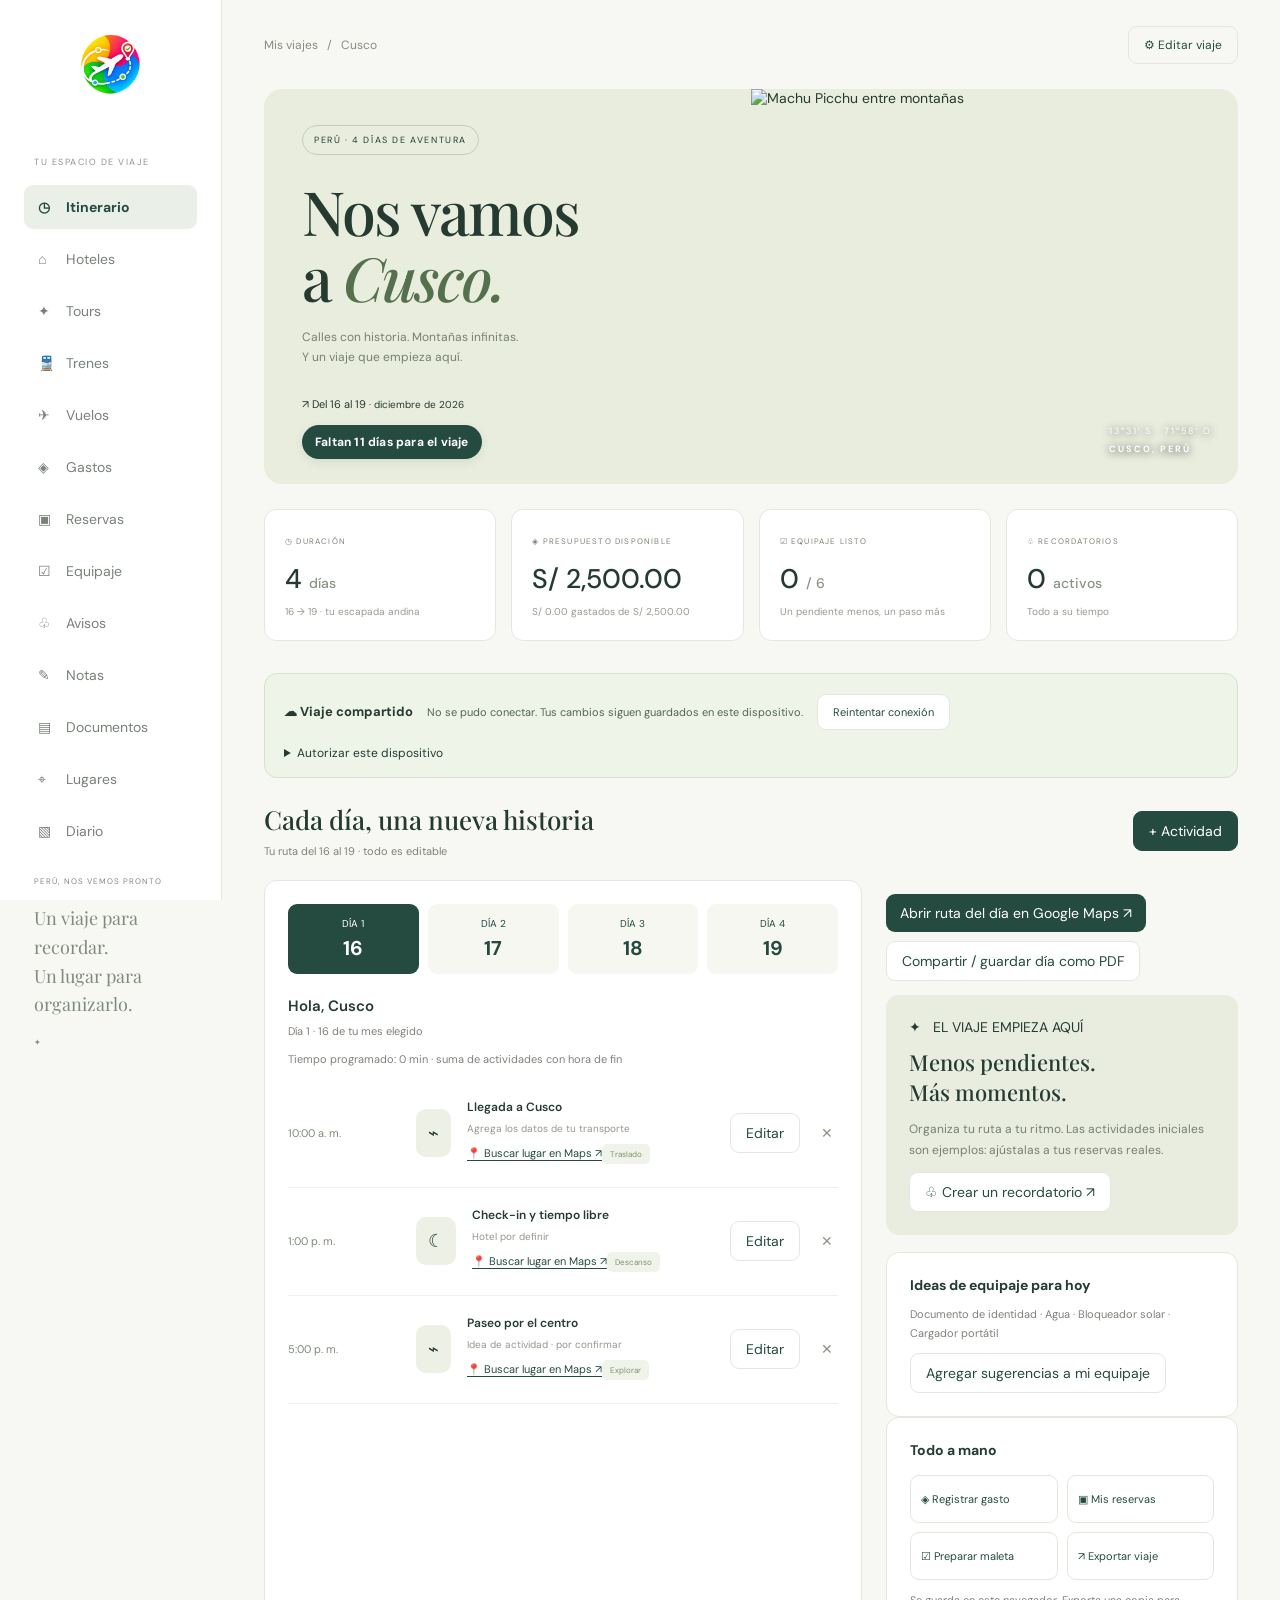
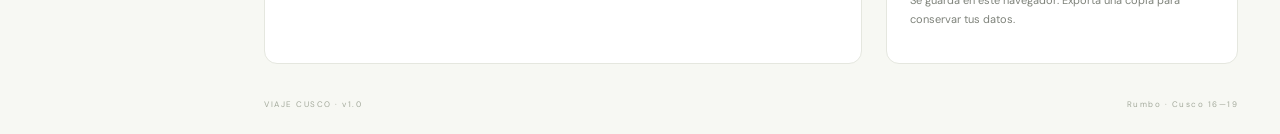
==== commit d4144cb3: "Actualizar proyecto" ====
--- a/web/index.html
+++ b/web/index.html
@@ -5,6 +5,7 @@
 <meta name="viewport" content="width=device-width,initial-scale=1">
 <meta name="theme-color" content="#254b40">
 <title>Rumbo a Cusco</title>
+<link rel="manifest" href="manifest.webmanifest">
 <link rel="stylesheet" href="css/styles.css">
 <link rel="icon" type="image/png" href="assets/icono.png">
 <link rel="apple-touch-icon" href="assets/icono.png">
@@ -25,11 +26,11 @@
 </header>
 <section class="hero">
 <div class="hero-copy">
-<span class="pill">PERÚ · 5 DÍAS DE AVENTURA</span>
+<span class="pill">PERÚ · 4 DÍAS DE AVENTURA</span>
 <h1>Nos vamos<br>a <em>Cusco.</em>
 </h1>
 <p>Calles con historia. Montañas infinitas.<br>Y un viaje que empieza aquí.</p>
-<div class="hero-footer">↗ Del 15 al 19 <small id="monthlabel">· Mes por definir</small>
+<div class="hero-footer">↗ Del 16 al 19 <small id="monthlabel">· Mes por definir</small>
 </div>
 <div class="hero-countdown" id="daysleft" aria-live="polite">Preparando cuenta regresiva…</div>
 </div>
@@ -43,9 +44,9 @@
 <section class="stats">
 <article>
 <span>◷ DURACIÓN</span>
-<strong>5 <small>días</small>
+<strong>4 <small>días</small>
 </strong>
-<p>15 → 19 · tu escapada andina</p>
+<p>16 → 19 · tu escapada andina</p>
 </article>
 <article>
 <span>◈ PRESUPUESTO DISPONIBLE</span>
@@ -69,7 +70,7 @@
 </section>
 <section class="cloud-panel" aria-label="Sincronización compartida"><div class="cloud-heading"><strong>☁ Viaje compartido</strong><span id="cloud-status" role="status">Preparando conexión…</span><button id="cloud-retry" hidden>Reintentar conexión</button></div><details><summary>Autorizar este dispositivo</summary><p>Para compartir los datos, autoriza este código en Firebase. No necesitas correo ni contraseña.</p><label>Código de este dispositivo <input id="device-code" readonly value="Conectando…"></label><button id="cloud-copy">Copiar código</button><button id="cloud-backup">Descargar copia anterior</button><p class="sub">Conserva los datos de la app al actualizarla para mantener tu autorización.</p></details></section><section id="content">
 </section>
-<footer>VIAJE CUSCO · v1.0 <span>Rumbo · Cusco 15—19</span>
+<footer>VIAJE CUSCO · v1.0 <span>Rumbo · Cusco 16—19</span>
 </footer>
 </main>
 <dialog id="modal">
@@ -94,6 +95,7 @@
 <script src="js/cloud.js" defer></script>
 <script src="js/app.js" defer>
 </script>
+<script>if("serviceWorker" in navigator && location.protocol.startsWith("http")){navigator.serviceWorker.register("./sw.js").catch(()=>{})}</script>
 </body>
 </html>
 
--- a/web/css/styles.css
+++ b/web/css/styles.css
@@ -34,3 +34,10 @@
  main{margin-left:0;padding:0 14px 24px}
  header{height:58px}
 }
+
+/* Tours: a dedicated area for planning and managing experiences. */
+.tour-grid{display:grid;grid-template-columns:repeat(2,minmax(0,1fr));gap:16px}.tour-card{display:flex;flex-direction:column;min-height:235px}.tour-top,.tour-bottom{display:flex;align-items:center;justify-content:space-between;gap:12px}.tour-date,.tour-meta{font-size:11px;color:var(--muted)}.tour-card h2{font-family:'Playfair Display',serif;font-size:24px;font-weight:500;margin:19px 0 4px}.tour-card p{font-size:12px}.tour-bottom{margin-top:auto;padding-top:14px;border-top:1px solid var(--line)}.tour-bottom>strong{font-size:14px}.tour-bottom>div{display:flex;align-items:center;gap:10px}.tour-bottom a{font-size:11px;color:var(--green)}.tour-bottom .delete{margin-left:0}@media(max-width:760px){.tour-grid{grid-template-columns:1fr}.tour-card h2{font-size:22px}}
+
+.button-link{display:inline-block;text-decoration:none;padding:10px 14px;border-radius:9px}.route-actions{display:flex;gap:9px;flex-wrap:wrap;margin:14px 0}.journal-entry{border-bottom:1px solid var(--line);padding:18px 0}.journal-entry h2{font-family:'Playfair Display',serif;font-weight:500}.journal-entry p{white-space:pre-wrap}.print-day .hero,.print-day aside,.print-day header,.print-day .stats,.print-day .cloud-panel,.print-day footer,.print-day .route-actions,.print-day .note-card,.print-day .quick,.print-day #settings{display:none!important}.print-day main{margin:0;padding:0;max-width:none}.print-day #content:before{content:'Viaje a Cusco · resumen del día';display:block;font:24px 'Playfair Display',serif;margin:0 0 16px}.print-day .layout{display:block}.print-day .layout>div:nth-child(2){display:none}.print-day .card{box-shadow:none;break-inside:avoid}@media print{body.print-day{background:#fff}.print-day .event{break-inside:avoid}}
+
+.journal-photo{display:block;max-width:min(100%,520px);max-height:360px;object-fit:cover;border-radius:12px;margin:10px 0}
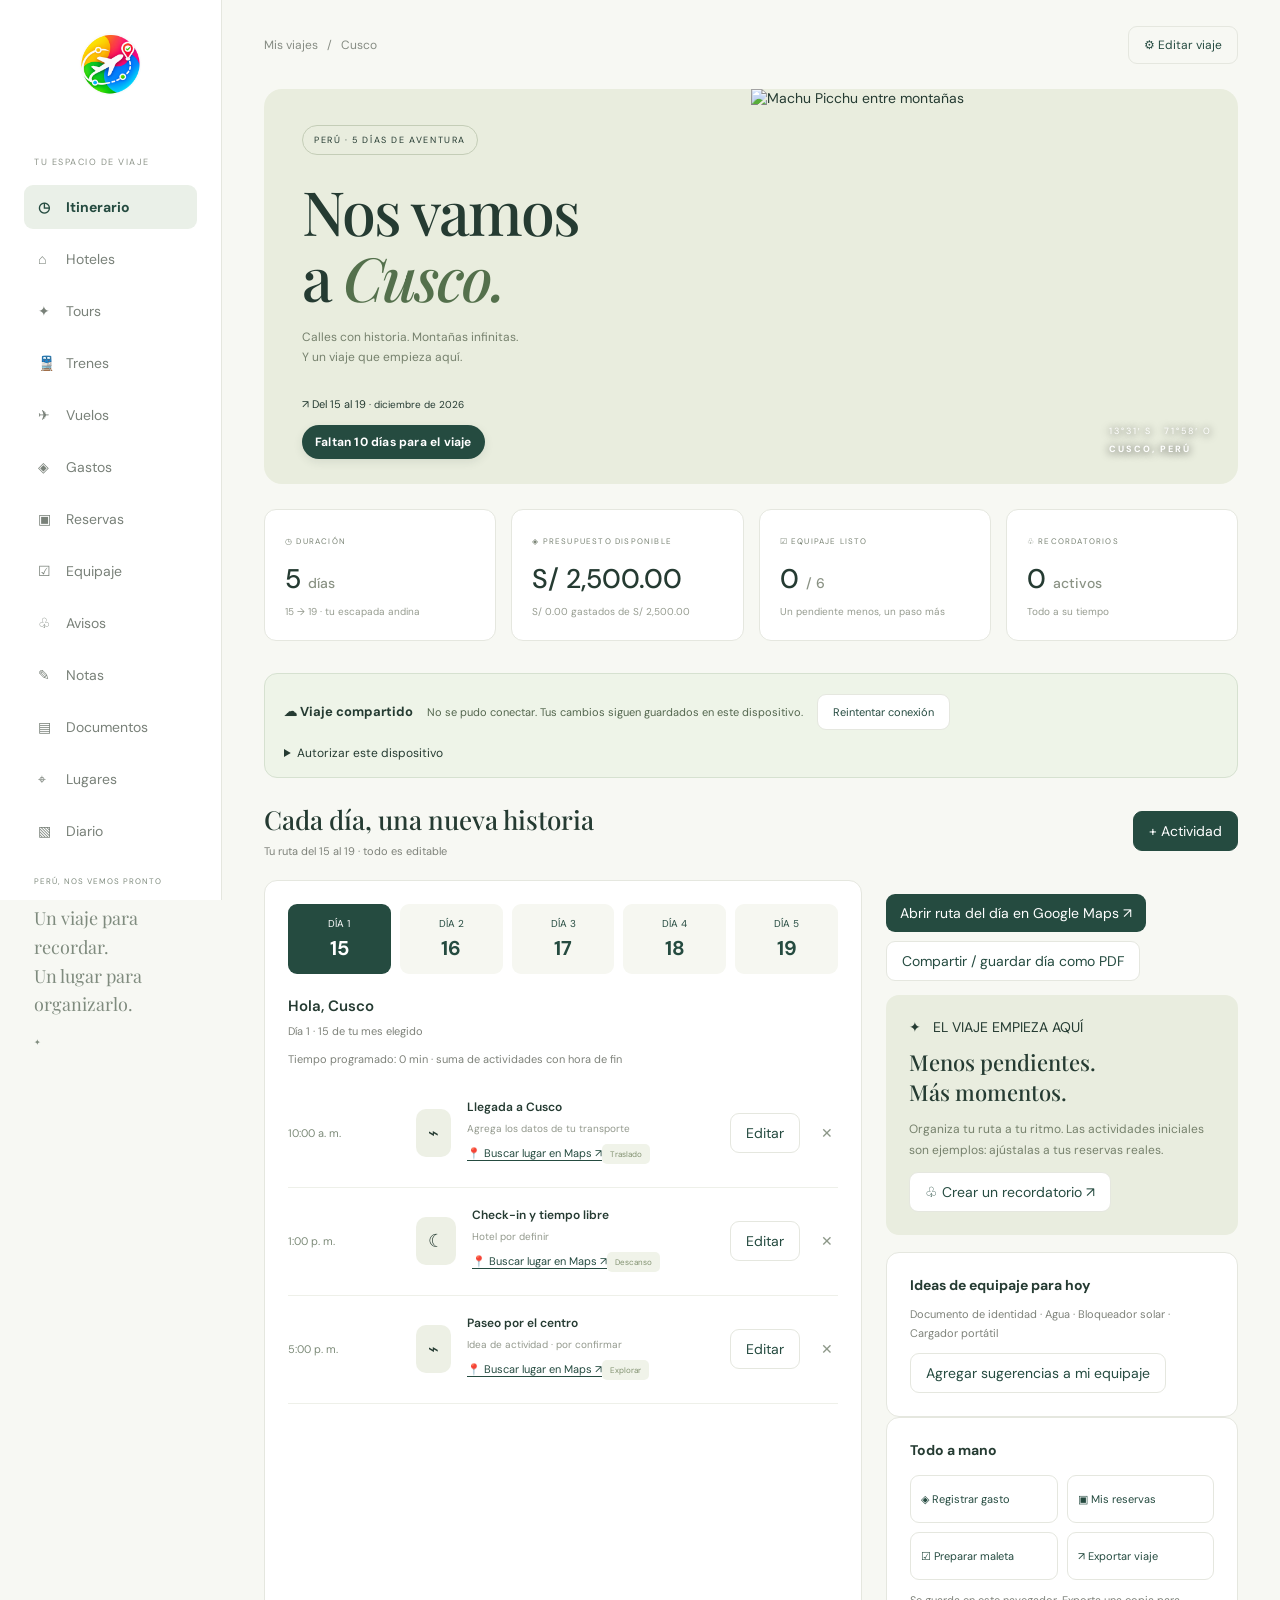
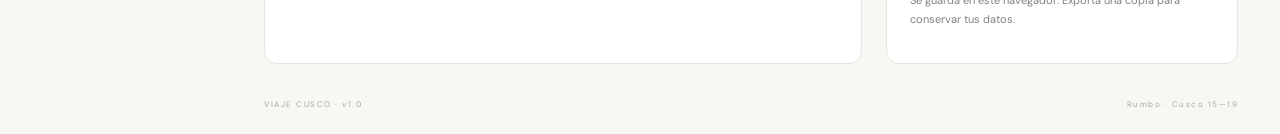
==== commit c5399873: "Subir todo el proyecto" ====
--- a/web/index.html
+++ b/web/index.html
@@ -26,11 +26,11 @@
 </header>
 <section class="hero">
 <div class="hero-copy">
-<span class="pill">PERÚ · 4 DÍAS DE AVENTURA</span>
+<span class="pill">PERÚ · 5 DÍAS DE AVENTURA</span>
 <h1>Nos vamos<br>a <em>Cusco.</em>
 </h1>
 <p>Calles con historia. Montañas infinitas.<br>Y un viaje que empieza aquí.</p>
-<div class="hero-footer">↗ Del 16 al 19 <small id="monthlabel">· Mes por definir</small>
+<div class="hero-footer">↗ Del 15 al 19 <small id="monthlabel">· Mes por definir</small>
 </div>
 <div class="hero-countdown" id="daysleft" aria-live="polite">Preparando cuenta regresiva…</div>
 </div>
@@ -44,9 +44,9 @@
 <section class="stats">
 <article>
 <span>◷ DURACIÓN</span>
-<strong>4 <small>días</small>
+<strong>5 <small>días</small>
 </strong>
-<p>16 → 19 · tu escapada andina</p>
+<p>15 → 19 · tu escapada andina</p>
 </article>
 <article>
 <span>◈ PRESUPUESTO DISPONIBLE</span>
@@ -70,7 +70,7 @@
 </section>
 <section class="cloud-panel" aria-label="Sincronización compartida"><div class="cloud-heading"><strong>☁ Viaje compartido</strong><span id="cloud-status" role="status">Preparando conexión…</span><button id="cloud-retry" hidden>Reintentar conexión</button></div><details><summary>Autorizar este dispositivo</summary><p>Para compartir los datos, autoriza este código en Firebase. No necesitas correo ni contraseña.</p><label>Código de este dispositivo <input id="device-code" readonly value="Conectando…"></label><button id="cloud-copy">Copiar código</button><button id="cloud-backup">Descargar copia anterior</button><p class="sub">Conserva los datos de la app al actualizarla para mantener tu autorización.</p></details></section><section id="content">
 </section>
-<footer>VIAJE CUSCO · v1.0 <span>Rumbo · Cusco 16—19</span>
+<footer>VIAJE CUSCO · v1.0 <span>Rumbo · Cusco 15—19</span>
 </footer>
 </main>
 <dialog id="modal">
